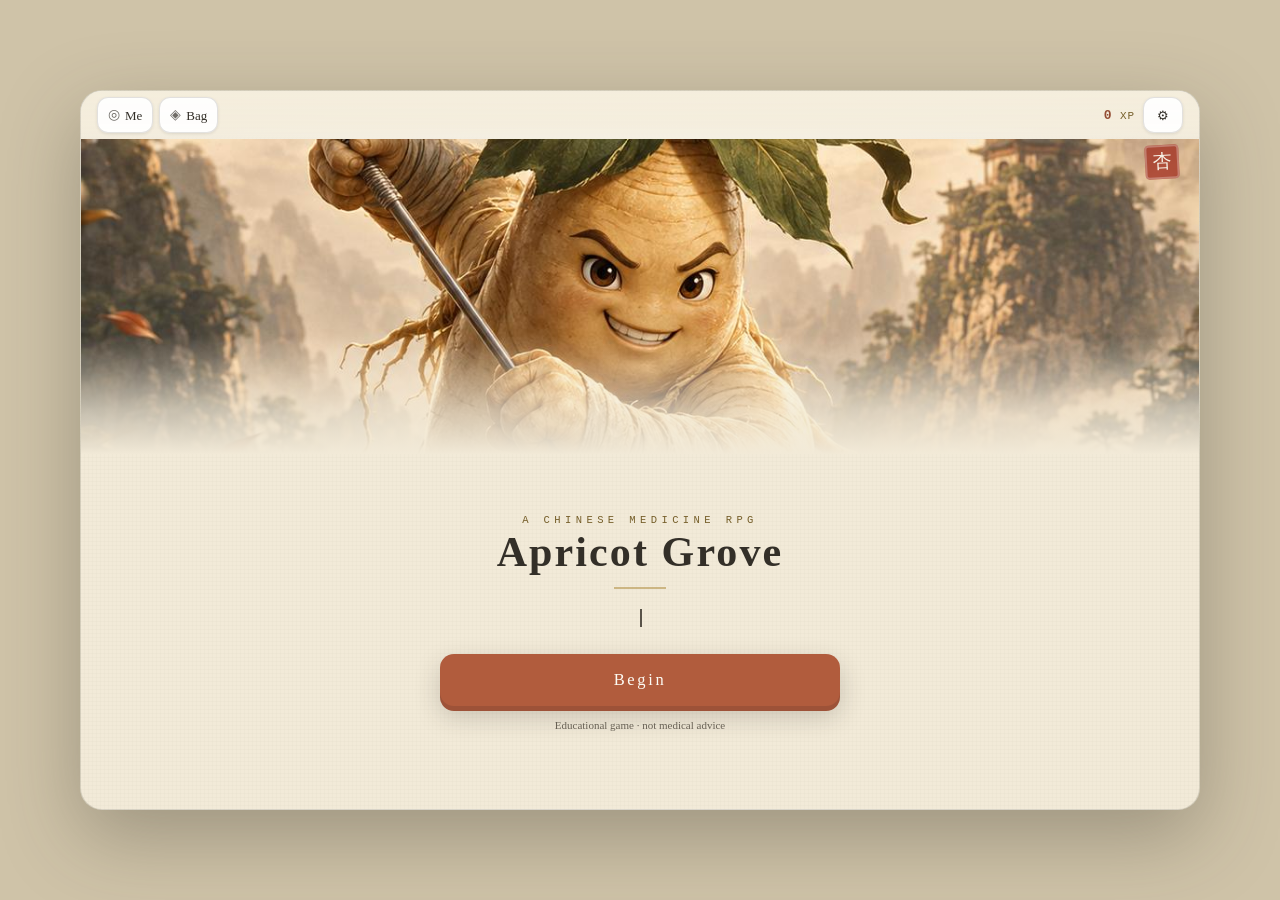
==== index.html @ df18f683 "Cloudflare Web Analytics on every page, injected only on the live host" ====
<!DOCTYPE html>
<html lang="en">
<head>
<meta charset="UTF-8">
<meta name="viewport" content="width=device-width,initial-scale=1.0,viewport-fit=cover">
<!-- HTML must always be revalidated: assets are cache-busted with ?v=, but a
     stale index.html would keep serving the old ?v= and hide every fix. -->
<meta http-equiv="Cache-Control" content="no-cache, must-revalidate">
<meta http-equiv="Pragma" content="no-cache">
<meta name="theme-color" content="#F2EAD8">
<!-- bookmark / home-screen icon 書籤圖示 -->
<link rel="icon" href="favicon.ico" sizes="any">
<link rel="icon" type="image/png" sizes="32x32" href="art/icon-32.png">
<link rel="apple-touch-icon" sizes="180x180" href="art/icon-apple-180.png">
<link rel="manifest" href="site.webmanifest">
<meta name="apple-mobile-web-app-title" content="杏林行">
<meta name="apple-mobile-web-app-capable" content="yes">
<meta name="apple-mobile-web-app-status-bar-style" content="default">
<meta name="apple-mobile-web-app-capable" content="yes">
<meta name="apple-mobile-web-app-title" content="Apricot Grove">
<title>Apricot Grove 杏林行</title>
<style>
:root{
  --paper:#F2EAD8;--paper2:#E7DBBE;--ink:#332F28;--ink-soft:#595349;--ink-faint:#676054;
  --sage:#7B8B6F;--sage-deep:#4E5D46;--terra:#B15C3D;--terra-deep:#9D5238;
  --gold:#B08D3E;--seal:#A63B2A;--white:#FDFBF4;
  /* text-safe tier: fills keep their colour, words get a darker one */
  --line:#9A9182;--gold-ink:#755E29;--terra-ink:#944D33;--sage-ink:#596450;
  --sh-s:0 2px 6px rgba(51,47,40,.10);--sh:0 5px 16px rgba(51,47,40,.14);--sh-l:0 12px 32px rgba(51,47,40,.18);
  --ease:cubic-bezier(.22,.9,.3,1);
}
*{margin:0;padding:0;box-sizing:border-box;-webkit-tap-highlight-color:transparent}
/* `hidden` must win. The UA stylesheet's [hidden]{display:none} loses to any
   author display rule, which is how a hidden plate rendered as an empty box. */
[hidden]{display:none !important}
html,body{height:100%;max-width:100%;overflow-x:hidden;
  /* iOS Safari remembers a per-site page zoom and can inflate text on its own;
     pin it so the layout cannot be blown apart from outside the page */
  -webkit-text-size-adjust:100%;text-size-adjust:100%}
/* nothing may widen the document past the viewport — an overflowing title
   once squeezed the whole app frame to a sliver on iOS Safari */
#app,.screen,.titlecard,.titlefoot,#s1 .tagline{max-width:100%;min-width:0}
body{font-family:"Songti TC","Noto Serif TC",Georgia,serif;background:#CFC3A8;color:var(--ink);
  display:flex;justify-content:center;overflow:hidden}
#app{position:relative;width:min(100%,440px);max-width:440px;flex:0 0 auto;min-width:0;height:100svh;overflow:hidden;display:flex;flex-direction:column;
  background:radial-gradient(ellipse 130% 50% at 50% -6%,rgba(255,255,255,.55),transparent 62%),
    repeating-linear-gradient(0deg,transparent 0 3px,rgba(120,105,80,.028) 3px 4px),
    repeating-linear-gradient(90deg,transparent 0 3px,rgba(120,105,80,.028) 3px 4px),var(--paper);
  box-shadow:0 0 44px rgba(51,47,40,.36)}
.seal{position:absolute;right:13px;top:calc(11px + env(safe-area-inset-top));z-index:40;width:29px;height:29px;
  background:var(--seal);color:var(--white);display:flex;align-items:center;justify-content:center;font-size:16px;
  border-radius:4px;transform:rotate(-3deg);opacity:.85;box-shadow:inset 0 0 0 2px rgba(255,255,255,.3);pointer-events:none}
.langBtn{position:absolute;left:13px;top:calc(11px + env(safe-area-inset-top));z-index:40;background:var(--white);
  border:1.5px solid rgba(51,47,40,.14);border-radius:99px;padding:4px 11px;font-size:11px;font-family:inherit;
  color:var(--ink-soft);cursor:pointer;letter-spacing:.06em}
.zh{display:block;font-size:.82em;color:var(--ink-soft);margin-top:3px;line-height:1.6}
body.nozh .zh{display:none !important}
/* short phones (Safari with the address bar showing): compact the panels so the
   whole town map — including Daily Case — is on screen without scrolling */
/* very short screens: the compass is a stat panel and already lives in the
   HUD "Me" tray, so the map — which is the actual navigation — gets the room */
@media (max-height:620px){
  #s4 .panel{display:none}
}
@media (max-height:640px){
  .topbar{padding:6px 10px;margin-bottom:8px}
  .topbar canvas{width:30px;height:34px}
  .topbar .nm b{font-size:13.5px}
  .panel{padding:9px 11px;margin-bottom:8px}
  .radar-wrap svg{width:112px;height:112px}
  .legend div{font-size:11.5px;gap:5px}
  .panel h3{font-size:10.5px}
  .mapbox{margin-bottom:8px}
  #s4 .note{display:none}
}
body.nozh .node text.sub{display:none}   /* map: Chinese sub-labels */
body.nozh .node .glyph{display:none}     /* map: Chinese node glyphs */

/* screens */
.screen{position:absolute;inset:0;display:flex;flex-direction:column;opacity:0;pointer-events:none;
  transform:translateY(10px);transition:opacity .42s var(--ease),transform .42s var(--ease);
  padding:calc(48px + env(safe-area-inset-top)) 20px calc(18px + env(safe-area-inset-bottom));overflow-y:auto;overscroll-behavior:contain;-webkit-overflow-scrolling:touch}
.screen.on{opacity:1;pointer-events:auto;transform:none}

/* ── title ── */
.eyebrow{font-family:"Courier New",monospace;font-size:10.5px;letter-spacing:.42em;color:var(--gold-ink);
  text-transform:uppercase;text-align:center}
h1.title{font-size:38px;letter-spacing:.2em;text-align:center;font-weight:700;line-height:1.08;margin:6px 0 2px}
.subtitle{text-align:center;font-size:12.5px;letter-spacing:.28em;color:var(--ink-soft);text-transform:uppercase;
  font-family:"Courier New",monospace}
.rule{width:52px;height:1.5px;background:var(--gold);opacity:.55;margin:18px auto}

.q{text-align:center;font-size:19px;line-height:1.7;margin-bottom:4px}
.q .zh{font-size:13.5px}
.hint{text-align:center;font-size:11.5px;color:var(--ink-faint);letter-spacing:.1em;margin-bottom:14px}

/* ── choice cards ── */
.cards{display:flex;flex-direction:column;gap:11px}
.pathcard{width:100%;text-align:left;font-family:inherit;cursor:pointer}
.pathcard .say b{font-size:17px}
.pathnote{font-size:12px;line-height:1.6;color:var(--ink-soft);margin-top:5px}
.pathnote .zh{font-size:11.5px;margin-top:2px}
.card{position:relative;background:var(--white);border:1.5px solid rgba(51,47,40,.12);border-radius:16px;
  padding:14px 15px;display:flex;gap:14px;align-items:center;cursor:pointer;box-shadow:var(--sh);
  transition:transform .22s var(--ease),box-shadow .22s var(--ease),border-color .22s;font-family:inherit;text-align:left;
  opacity:0;transform:translateY(14px);animation:rise .55s var(--ease) forwards}
.card:nth-child(1){animation-delay:.05s}.card:nth-child(2){animation-delay:.14s}.card:nth-child(3){animation-delay:.23s}
@keyframes rise{to{opacity:1;transform:none}}
.card:active{transform:scale(.985);box-shadow:var(--sh-s)}
.card canvas{image-rendering:pixelated;width:56px;height:63px;flex:none;filter:drop-shadow(0 4px 4px rgba(51,47,40,.2))}
.card .body{flex:1;min-width:0}
.card .say{font-size:14.5px;line-height:1.6;color:var(--ink)}
.card .say .zh{font-size:12.5px}
.card .who{font-family:"Courier New",monospace;font-size:10.5px;letter-spacing:.2em;color:var(--terra-ink);
  text-transform:uppercase;margin-top:7px}

/* ── character detail ── */
.hero{display:flex;flex-direction:column;align-items:center;gap:3px;margin-bottom:2px}
.hero canvas{image-rendering:pixelated;width:112px;height:126px;filter:drop-shadow(0 8px 8px rgba(51,47,40,.24));
  animation:float 2.6s ease-in-out infinite}
@keyframes float{50%{transform:translateY(-5px)}}
.hero h2{font-size:29px;letter-spacing:.13em;margin-top:4px}
.hero .role{font-family:"Courier New",monospace;font-size:11px;letter-spacing:.26em;color:var(--gold-ink);text-transform:uppercase}
.bio{background:var(--white);border:1.5px solid rgba(51,47,40,.1);border-radius:15px;padding:14px 16px;
  font-size:14px;line-height:1.75;box-shadow:var(--sh);margin:14px 0 12px}
.bio .zh{font-size:12.5px}
.traits{display:flex;gap:8px;margin-bottom:14px}
.trait{flex:1;background:rgba(255,255,255,.65);border:1px solid rgba(51,47,40,.1);border-radius:11px;padding:9px 10px;text-align:center}
.trait b{display:block;font-size:11px;letter-spacing:.14em;color:var(--ink-soft);font-family:"Courier New",monospace}
.trait span{font-size:13px;color:var(--ink);display:block;margin-top:3px}
.trait.up span{color:var(--sage-deep)}.trait.down span{color:var(--terra-ink)}

/* ── buttons ── */
.btn{width:100%;min-height:52px;border:none;border-radius:14px;cursor:pointer;font-family:inherit;font-size:16.5px;
  letter-spacing:.16em;background:var(--terra);color:var(--white);box-shadow:0 5px 0 var(--terra-deep),var(--sh);
  transition:transform .12s,box-shadow .12s}
.btn:active{transform:translateY(3px);box-shadow:0 2px 0 var(--terra-deep)}
.btn.ghost{background:var(--white);color:var(--ink);box-shadow:0 5px 0 rgba(51,47,40,.13),var(--sh)}
.btn.ghost:active{box-shadow:0 2px 0 rgba(51,47,40,.13)}
.btn.small{min-height:44px;font-size:14px}
.btnrow{display:flex;gap:10px;margin-top:auto;padding-top:14px}

/* ── hub top bar ── */
.topbar{display:flex;align-items:center;gap:10px;background:var(--white);border:1.5px solid rgba(51,47,40,.1);
  border-radius:15px;padding:9px 12px;box-shadow:var(--sh);margin-bottom:12px}
.topbar canvas{image-rendering:pixelated;width:38px;height:43px;flex:none}
.topbar .nm{flex:1;min-width:0}
.topbar .nm b{font-size:15px;display:block}
.topbar .nm small{font-size:11px;color:var(--ink-soft);font-family:"Courier New",monospace;letter-spacing:.1em}
.stat{text-align:right;font-family:"Courier New",monospace}
.stat b{display:block;font-size:16px;color:var(--terra-ink)}
.stat small{font-size:10.5px;letter-spacing:.16em;color:var(--ink-faint)}

/* ── radar ── */
.panel{background:var(--white);border:1.5px solid rgba(51,47,40,.1);border-radius:16px;padding:13px;
  box-shadow:var(--sh);margin-bottom:12px}
.panel h3{font-family:"Courier New",monospace;font-size:10.5px;letter-spacing:.3em;color:var(--gold-ink);
  text-transform:uppercase;margin-bottom:2px}
.radar-wrap{display:flex;align-items:center;gap:10px}
.radar-wrap svg{width:150px;height:150px;flex:none}
.legend{flex:1;display:flex;flex-direction:column;gap:6px;min-width:0}
.legend div{display:flex;align-items:center;gap:7px;font-size:12.5px;color:var(--ink-soft)}
.legend i{width:8px;height:8px;border-radius:2px;flex:none}
.legend b{color:var(--ink);font-family:"Courier New",monospace;margin-left:auto}
.rpoly{fill:rgba(123,139,111,.3);stroke:var(--sage-deep);stroke-width:2;stroke-linejoin:round;
  transition:all .9s var(--ease)}
.rgrid{fill:none;stroke:#D4C9AE;stroke-width:1}
.rax{stroke:#D4C9AE;stroke-width:1}
.rlab{font-size:10.5px;fill:var(--ink-soft);font-family:"Courier New",monospace;letter-spacing:.06em}


/* ── title screen ──────────────────────────────────────────────────
   Two stacked blocks, no absolute positioning: the scene on top, a paper
   story card below. The old version was a desktop poster with text floating
   over the art — on a portrait phone that crops the scene to a sliver and
   leaves white text sitting on pale paper. Composition changes with the
   shape of the screen; it is not the same picture at a different size. */
#s1{overflow:hidden;padding:0;justify-content:flex-start;gap:0;
  top:var(--hud-h,48px)}

/* the scene — a real <img>, so object-position can keep the character framed */
.titlescene{flex:0 0 47%;position:relative;min-height:0;overflow:hidden;
  background:#C9BFA6}
.titlescene img{width:100%;height:100%;object-fit:cover;object-position:50% 32%;
  display:block;transform:scale(1.05);animation:heroIn 2.2s var(--ease) forwards}
@keyframes heroIn{to{transform:scale(1)}}
/* the art fades into the paper instead of ending on a hard seam */
.titlescene::after{content:"";position:absolute;left:0;right:0;bottom:-1px;height:38%;
  background:linear-gradient(180deg,rgba(242,234,216,0),rgba(242,234,216,.72) 62%,var(--paper) 100%)}

/* the story card — ink on paper, so every word is legible */
.titlecard{flex:1 1 auto;min-height:0;display:flex;flex-direction:column;
  align-items:center;justify-content:center;text-align:center;
  padding:2px 24px calc(16px + env(safe-area-inset-bottom));gap:0}
#s1 .eyebrow{color:var(--gold-ink)}
#s1 .title{font-size:clamp(28px,8.6vw,42px);letter-spacing:.05em;margin:4px 0 0;
  line-height:1.08;max-width:100%;overflow-wrap:break-word}
#s1 .subtitle{font-size:clamp(15px,4.4vw,19px);letter-spacing:.36em;margin-top:4px}
#s1 .rule{margin:12px auto;width:0;animation:ruleGrow .9s var(--ease) .55s forwards}
@keyframes ruleGrow{to{width:52px}}

/* dark ink on paper — the old white-on-paper failed contrast outright */
#s1 .tagline{margin:2px 0 18px;max-width:34ch;text-align:center;
  font-size:clamp(15px,4.3vw,18px);line-height:1.85;color:var(--ink-soft)}
#s1 .tagline .zh{color:var(--ink-faint);font-size:clamp(13px,3.7vw,15px);margin-top:9px}
#s1 .tagline .cursor{display:inline-block;width:2px;height:1em;vertical-align:-2px;
  background:var(--ink-soft);margin-left:2px;animation:caret .8s steps(1) infinite}
@keyframes caret{50%{opacity:0}}

.titlefoot{flex:none;width:100%;max-width:400px}
#s1 .btn{box-shadow:0 5px 0 var(--terra-deep),0 10px 26px rgba(51,47,40,.22)}
#s1 .note{color:var(--ink-faint);margin-top:10px;font-size:11px}

/* each piece rises into place — alive, not busy */
#s1 .eyebrow,#s1 .title,#s1 .subtitle,#s1 .tagline,#s1 .btn,#s1 .note{
  opacity:0;animation:riseIn .8s var(--ease) forwards}
#s1 .eyebrow {animation-delay:.10s}
#s1 .title   {animation-delay:.26s}
#s1 .subtitle{animation-delay:.42s}
#s1 .tagline {animation-delay:.78s}
#s1 .btn     {animation-delay:1.00s}
#s1 .note    {animation-delay:1.15s}
@keyframes riseIn{from{opacity:0;transform:translateY(14px)}to{opacity:1;transform:none}}

@media (prefers-reduced-motion:reduce){
  #s1 .eyebrow,#s1 .title,#s1 .subtitle,#s1 .tagline,#s1 .btn,#s1 .note,
  .titlescene img{animation:none;opacity:1;transform:none}
  #s1 .rule{animation:none;width:52px}
}
/* a short phone gives the scene less room rather than squashing the words */
@media (max-height:680px){
  .titlescene{flex-basis:40%}
  #s1 .tagline{margin-bottom:12px;line-height:1.7}
  #s1 .rule{margin:8px auto}
}
@media (max-height:580px){
  .titlescene{flex-basis:32%}
  #s1 .subtitle{display:none}
}

.modepanel .modes{display:flex;gap:9px}
.modes button{flex:1;background:var(--paper2,#F3EBD7);border:1.5px solid rgba(51,47,40,.12);
  border-radius:13px;padding:11px 10px;font-family:inherit;cursor:pointer;text-align:left;
  color:var(--ink-soft);transition:.18s}
.modes button b{display:block;font-size:14.5px;color:var(--ink)}
.modes button .zh{display:block;font-size:11.5px;margin-top:1px}
.modes button small{display:block;font-size:10.5px;line-height:1.5;margin-top:4px;color:var(--ink-faint)}
.modes button.on{border-color:var(--sage-deep);background:rgba(123,139,111,.14)}
.modes button.on b{color:var(--sage-deep)}

/* ── map ── */
.mapbox{position:relative;flex:none;background:#E6DABC url("art/town-map.jpg") center/cover no-repeat;border:1.5px solid rgba(51,47,40,.12);
  border-radius:16px;overflow:hidden;box-shadow:var(--sh);margin-bottom:12px}
.mapbox svg.scene{display:block;width:100%;height:auto}
/* the painted scene carries the place; the code only draws the markers */
.node circle.pin{filter:drop-shadow(0 1px 3px rgba(58,55,48,.35))}
.node text{paint-order:stroke;stroke:rgba(244,237,220,.9);stroke-width:3px;stroke-linejoin:round}
.node text.sub{stroke-width:2.5px}
.node{cursor:pointer}
.node .hit{fill:transparent;pointer-events:all}   /* invisible, but tappable */
.node:active .hit{fill:rgba(58,55,48,.05)}
.node circle.pin{fill:var(--white);stroke:var(--sage-deep);stroke-width:2.5;transition:.2s}
.node.main circle.pin{stroke:var(--terra)}
.node.daily circle.pin{stroke:var(--gold)}
.node.daily .ping{stroke:var(--gold)}
.node.lock circle.pin{stroke:#BDB39B;fill:#F0E9D6}
.node:active circle.pin{r:15}
.node text{font-size:10.5px;fill:var(--ink);font-family:"Courier New",monospace;letter-spacing:.1em;text-anchor:middle}
        .node text.sub{font-size:8.5px;font-family:"Songti TC",serif;letter-spacing:.06em;fill:var(--ink-soft);opacity:.85}
.node .glyph{font-size:14px;text-anchor:middle;font-family:"Songti TC",serif}
.node.lock text,.node.lock .glyph,.node.lock text.sub{fill:var(--ink-faint)}
.ping{fill:none;stroke:var(--terra);stroke-width:2;opacity:0;animation:ping 2.2s ease-out infinite}
@keyframes ping{0%{r:13;opacity:.85}70%{r:26;opacity:0}100%{opacity:0}}

/* ── sheet ── */
.scrim{position:absolute;inset:0;background:rgba(51,47,40,.42);opacity:0;pointer-events:none;
  transition:opacity .32s var(--ease);z-index:50}
.scrim.on{opacity:1;pointer-events:auto}
.sheet{position:absolute;left:0;right:0;bottom:0;z-index:60;background:var(--paper);border-radius:22px 22px 0 0;
  box-shadow:var(--sh-l);padding:8px 20px calc(20px + env(safe-area-inset-bottom));transform:translateY(102%);
  transition:transform .4s var(--ease);max-height:88dvh;overflow-y:auto}
.sheet.on{transform:none}
.grab{width:38px;height:4px;border-radius:2px;background:rgba(51,47,40,.18);margin:6px auto 12px}
.mentor{display:flex;gap:13px;align-items:center;margin-bottom:12px}
.mentor canvas{image-rendering:pixelated;width:62px;height:70px;flex:none;filter:drop-shadow(0 3px 4px rgba(51,47,40,.28))}
.mentor .mi{flex:1}
.mentor .school{font-size:22px;letter-spacing:.1em}
.mentor .mname{font-family:"Courier New",monospace;font-size:10.5px;letter-spacing:.2em;color:var(--terra-ink);
  text-transform:uppercase;margin-top:3px}
.quote{font-size:14px;line-height:1.75;background:var(--white);border-left:3px solid var(--sage);border-radius:10px;
  padding:11px 13px;box-shadow:var(--sh-s);margin-bottom:13px}
.quote .zh{font-size:12.5px}
.glist{display:flex;flex-direction:column;gap:9px;margin-bottom:6px}
.gitem{display:flex;align-items:center;gap:11px;background:var(--white);border:1.5px solid rgba(51,47,40,.1);
  border-radius:13px;padding:12px 13px;box-shadow:var(--sh-s);font-family:inherit;text-align:left;cursor:pointer;
  transition:transform .15s}
.gitem:active{transform:scale(.985)}
.gitem .ic{width:34px;height:34px;border-radius:9px;background:var(--paper2);display:flex;align-items:center;
  justify-content:center;font-size:17px;flex:none}
.gitem .gt{flex:1;min-width:0}
.gitem .gt b{font-size:14.5px;display:block}
.gitem .gt small{font-size:11.5px;color:var(--ink-soft);display:block;margin-top:2px;line-height:1.5}
.gitem .go{font-size:12px;color:var(--terra-ink);font-family:"Courier New",monospace;letter-spacing:.1em}
.gitem.locked{opacity:.5;pointer-events:none}
.gitem.locked .go{color:var(--ink-faint)}
.note{font-size:11px;color:var(--ink-faint);text-align:center;line-height:1.7;margin-top:10px}
.toast{position:absolute;left:50%;bottom:calc(26px + env(safe-area-inset-bottom));transform:translate(-50%,12px);
  background:var(--ink);color:var(--white);font-size:13px;padding:10px 18px;border-radius:99px;opacity:0;
  transition:.3s var(--ease);z-index:80;pointer-events:none}
.toast.on{opacity:.95;transform:translate(-50%,0)}
</style>
<link rel="stylesheet" href="desktop.css?v=78">
<script src="state.js?v=78"></script>
<script src="data/herbs.js?v=78"></script>
<script src="data/chapter-index.js?v=78"></script>
<script src="hud.js?v=78"></script>
</head>
<body data-page="hub">
<div id="app">
  <div class="seal">杏</div>
  <button class="langBtn" id="langBtn">中文 ON</button>

  <!-- ═══ 1 · TITLE ═══ -->
  <section class="screen on" id="s1">
    <div class="titlescene">
      <img src="art/cinematic-renshen.jpg" alt="" aria-hidden="true">
    </div>
    <div class="titlecard">
      <div class="eyebrow">A Chinese Medicine RPG</div>
      <h1 class="title">Apricot Grove</h1>
      <div class="subtitle zh">杏林行</div>
      <div class="rule"></div>
      <p class="tagline">
        A river town. An old physician who no longer takes patients.<br>And you, arriving with nothing.
        <span class="zh">一座水鄉小鎮，一位不再看診的老大夫，<br>和什麼都沒有的你。</span>
      </p>
      <div class="titlefoot">
        <button class="btn" id="beginBtn">Begin <span class="zh">啟程</span></button>
        <p class="note">Educational game · not medical advice</p>
      </div>
    </div>
  </section>

  <!-- ═══ 1b · LEARNING PATH (asked once) ═══ -->
  <section class="screen" id="s-path">
    <p class="q">How do you want to learn?<span class="zh">你想怎麼學？</span></p>
    <p class="hint">— YOU CAN CHANGE THIS ANY TIME IN SETTINGS —</p>
    <div class="cards">
      <button class="card pathcard" data-m="beginner">
        <div class="body">
          <div class="say"><b>Explore</b><span class="zh"> 入門</span></div>
          <div class="who">FOR CURIOUS BEGINNERS</div>
          <p class="pathnote">More hints · simpler wording · fewer close distractors · help arrives sooner
            <span class="zh">提示多、用詞淺、干擾項少、更早給補救</span></p>
        </div>
      </button>
      <button class="card pathcard" data-m="student">
        <div class="body">
          <div class="say"><b>Student</b><span class="zh"> 學徒</span></div>
          <div class="who">FOR TCM / ACUPUNCTURE LEARNERS</div>
          <p class="pathnote">Full option set · clinical reasoning · exam-level distractors
            <span class="zh">完整選項、臨床推理、考試級鑑別</span></p>
        </div>
      </button>
    </div>
    <p class="note">Same cases, same medicine — only how much scaffolding you get.<span class="zh"> 病案與醫理相同，差別只在提示多寡。</span></p>
  </section>

  <!-- ═══ 2 · CHOOSE ═══ -->
  <section class="screen" id="s2">
    <p class="q">Master Shen looks up.<br>"So. Why do you want to learn medicine?"
      <span class="zh">參老抬起頭。「說吧，你為什麼想學醫？」</span></p>
    <p class="hint">— YOUR ANSWER DECIDES WHO YOU ARE —</p>
    <div class="cards" id="cards"></div>
  </section>

  <!-- ═══ 3 · CONFIRM ═══ -->
  <section class="screen" id="s3">
    <div class="hero">
      <canvas id="heroCv" width="16" height="18"></canvas>
      <h2 id="heroName"></h2>
      <div class="role" id="heroRole"></div>
    </div>
    <div class="bio" id="heroBio"></div>
    <div class="traits" id="heroTraits"></div>
    <div class="btnrow">
      <button class="btn ghost" id="backBtn">Back</button>
      <button class="btn" id="confirmBtn">This is me ▸</button>
    </div>
  </section>

  <!-- ═══ 4 · HUB ═══ -->
  <section class="screen" id="s4">
    <div class="topbar">
      <canvas id="hubCv" width="16" height="18"></canvas>
      <div class="nm"><b id="hubName"></b><small id="hubRole"></small></div>
      <div class="stat"><b id="hubXp">0</b><small>XP</small></div>
      <div class="stat"><b id="hubDay">1</b><small>DAY</small></div>
    </div>

    <div class="panel">
      <h3>Physician's Compass<span class="zh"> 醫者五軸</span></h3>
      <div class="radar-wrap">
        <svg viewBox="-9 -4 178 168" id="radar">
          <polygon class="rgrid" id="g1"/><polygon class="rgrid" id="g2"/>
          <g id="raxes"></g>
          <polygon class="rpoly" id="rpoly"/>
          <text class="rlab" x="80" y="11" text-anchor="middle">NEEDLE</text>
          <text class="rlab" x="146" y="58" text-anchor="middle">THEORY</text>
          <text class="rlab" x="130" y="146" text-anchor="middle">DIAGNOSIS</text>
          <text class="rlab" x="34" y="146" text-anchor="middle">HERBS</text>
          <text class="rlab" x="16" y="58" text-anchor="middle">DAOYIN</text>
        </svg>
        <div class="legend" id="legend"></div>
      </div>
    </div>

    <div class="mapbox">
      <svg class="scene" viewBox="0 0 400 250">
        <!-- scenery now comes from art/town-map.jpg on .mapbox;
             this SVG carries only the interactive markers -->
        <rect width="400" height="250" fill="none"/>
        <g class="node daily" id="n-daily">
          <circle class="ping" cx="200" cy="196" r="12"/>
          <circle class="pin" cx="200" cy="196" r="12"/>
          <text class="glyph" x="200" y="201" fill="#B08D3E">榜</text>
          <text x="200" y="221">DAILY CASE</text><text class="sub" x="200" y="232">今日診榜</text></g>
        <g class="node main" id="n-main">
          <circle class="ping" cx="200" cy="124" r="13"/>
          <circle class="pin" cx="200" cy="124" r="13"/>
          <text class="glyph" x="200" y="129" fill="#C26D4E">堂</text>
          <text x="200" y="149">STORY</text><text class="sub" x="200" y="160">回春堂</text></g>
        <g class="node" id="n-needle"><circle class="pin" cx="58" cy="86" r="12"/>
          <text class="glyph" x="58" y="91" fill="#4E5D46">針</text>
          <text x="58" y="111">NEEDLE</text><text class="sub" x="58" y="122">針道</text></g>
        <g class="node" id="n-theory"><circle class="pin" cx="342" cy="86" r="12"/>
          <text class="glyph" x="342" y="91">理</text>
          <text x="342" y="111">THEORY</text><text class="sub" x="342" y="122">醫理根基</text></g>
        <g class="node lock" id="n-dx"><circle class="pin" cx="58" cy="178" r="12"/>
          <text class="glyph" x="58" y="183">診</text>
          <text x="58" y="203">DIAGNOSIS</text><text class="sub" x="58" y="214">望聞問切</text></g>
        <g class="node lock" id="n-herb"><circle class="pin" cx="342" cy="178" r="12"/>
          <text class="glyph" x="342" y="183">草</text>
          <text x="342" y="203">HERBS</text><text class="sub" x="342" y="214">本草方藥</text></g>
        <g class="node" id="n-daoyin"><circle class="pin" cx="200" cy="44" r="12"/>
          <text class="glyph" x="200" y="49">導</text>
          <text x="200" y="69">CULTIVATION</text><text class="sub" x="200" y="80">導引養生</text></g>
      </svg>
    </div>
    <p class="note" style="margin-bottom:12px">The Daily Roster is open to everyone. The schools open as the story reaches them.
      <span class="zh">今日診榜人人可去；各流派則隨故事推進而開啟。</span></p>
    <button class="btn" id="storyBtn"><span id="storyLabel">Prologue ▸</span><span style="display:block;font-size:11.5px;letter-spacing:.1em;opacity:.85;margin-top:2px" id="storySub">The First Lesson<span class="zh"> · 第一課</span></span></button>
    <button class="btn ghost" id="chapBtn" style="margin-top:9px;min-height:44px;font-size:14px">Chapter index<span class="zh"> · 章回目錄</span></button>
    <button class="btn ghost" id="rvBtn" style="margin-top:9px;min-height:44px;font-size:14px" hidden>Review<span class="zh"> · 溫故</span></button>
    <button class="btn ghost" id="recBtn" style="margin-top:9px;min-height:44px;font-size:14px">Your record<span class="zh"> · 修習錄</span></button>
  </section>

  <div class="scrim" id="scrim"></div>
  <div class="sheet" id="sheet">
    <div class="grab"></div>
    <div class="mentor"><canvas id="mCv" width="16" height="18"></canvas>
      <div class="mi"><div class="school" id="mSchool"></div><div class="mname" id="mName"></div></div></div>
    <div class="quote" id="mQuote"></div>
    <div class="glist" id="mGames"></div>
    <p class="note" id="mNote"></p>
  </div>
  <div class="toast" id="toast"></div>
</div>

<script>
/* ═════ pixel sprites ═════ */
const P={K:"#2B241C",H:"#3A2E24",F:"#F0CDA8",R:"#B23A2E",D:"#7A5C3A",C:"#EFD9AE",G:"#6E8B57",B:"#5B6E86",
         W:"#FDFBF4",Y:"#C8A44B",S:"#8E9E82",T:"#C26D4E",P2:"#E8A08C",M:"#9C4A2F",N:"#4A5560",X:"#A63B2A",
         O:"#C77B3E",E:"#E0E0DC",Z:"#3C3A36"};
const SP={
 yan:[ // 俠盜 燕三 — red headband, dark tunic
 "................","....RRRRRR......","...RRRRRRRR.....","...HHHHHHHH.....","..HFFFFFFFFH....",
 "..HFKFFFFKFH....","..HFFFFFFFFH....","..HFFFP2P2FFH...","...FFFFFFFF.....","....FFFFFF......",
 "...NNNNNNNN.....","..NNNNNNNNNN....",".FNNNNNNNNNNF...",".FNNNNNNNNNNF...","...NNNNNNNN.....",
 "....NN..NN......","....KK..KK......","................"],
 he:[ // 學童 阿禾 — topknot, blue robe, book
 ".......K........","......KKK.......",".....HHHHHH.....","....HHHHHHHH....","...HFFFFFFFFH...",
 "...HFKFFFFKFH...","...HFFFFFFFFH...","...HFFFP2FFFH...","....FFFFFFFF....","......FFFF......",
 "....BBBBBBBB....","...BBBBBBBBBB...","..FBBWWWWBBBF...","..FBBWWWWBBBF...","...BBBBBBBBBB...",
 "....BB....BB....","....FF....FF....","................"],
 zhu:[ // 山中弟子 竹娘 — straw hat, green, basket
 "................","...YYYYYYYYYY...","..YYYYYYYYYYYY..","....HHHHHHHH....","...HFFFFFFFFH...",
 "...HFKFFFFKFH...","...HFFFFFFFFH...","...HFFFP2FFFH...","....FFFFFFFF....","......FFFF......",
 "....GGGGGGGG....","...GGGGGGGGGG...","..FGGGGGGGGGGF..","..FGGGDDDDGGGF..","...GGGDDDDGGG...",
 "....GG....GG....","....FF....FF....","................"],
 hu:[ // 阿虎 — tiger-stripe headband, martial vest, sash
 "................","....OKOKOKO.....","...OOOOOOOO.....","...HHHHHHHH.....","..HFFFFFFFFH....",
 "..HFKFFFFKFH....","..HFFFFFFFFH....","..HFFFP2P2FFH...","...FFFFFFFF.....","....FFFFFF......",
 "...OOOFFOOO.....","..OOOOFFOOOO....",".FOOOOFFOOOOF...",".FRRRRRRRRRRF...","...OOOOOOOO.....",
 "....OO..OO......","....KK..KK......","................"],
 xiong:[ // 熊師 — bear/panda daoyin master, wide stance
 "..Z..........Z..",".ZZZ........ZZZ.","..EEEEEEEEEE....",".EEEEEEEEEEEE...",".EEZEEEEEEZEE...",
 ".EEEEEEEEEEEE...",".EEEEZZZZEEEE...","..EEEEEEEEEE....","....EEEEEE......","...ZZZZZZZZ.....",
 "..ZZZZZZZZZZ....",".EZZZZZZZZZZE...",".EZZZZZZZZZZE...","..ZZZZZZZZZZ....","...ZZZZZZZZ.....",
 "...ZZZ..ZZZ.....","..EEE....EEE....","................"],
 shen:[ // 參老 ginseng master
 "......R.R.......",".....RRRRR......","......G.........","...GG.GG.GG.....","..GGGGGGGGGGG...",
 "...GG.GG.GG.....","...DCCCCCCD.....","..DCCCCCCCCD....","..DCWKCCWKCD....","..DCCCCCCCCD....",
 "..DCP2CMMCP2CD..","...DCCMMCCD.....","....DCCCCD......","...DCC..CCD.....","...DC....CD.....",
 "....D....D......","................","................"],
 zhen:[ // 針隱 one-armed needle master
 "................","....SSSSSSSS....","...SSSSSSSSSS...","...HHHHHHHH.....","..HFFFFFFFFH....",
 "..HFKFFFFKFH....","..HFFFFFFFFH....","..HFWWWWWWFH....","...FFFFFFFF.....","....FFFFFF......",
 "...SSSSSSSS.....","..SSSSSSSSSS....","..WSSSSSSSSS....","...SSSSSSSSS....","...SSSSSSSS.....",
 "....SS..SS......","....KK..KK......","................"],
 shu:[ // 書癡 scholar with scrolls
 ".......KK.......","......KKKK......",".....HHHHHH.....","....HHHHHHHH....","...HFFFFFFFFH...",
 "...HFWKFFKWFH...","...HFFFFFFFFH...","...HFFFMMFFFH...","....FFFFFFFF....","......FFFF......",
 "....BBBBBBBB....","...BBBBBBBBBB...","..YYBBBBBBBBYY..","..YYBBBBBBBBYY..","...BBBBBBBBBB...",
 "....BB....BB....","....FF....FF....","................"],
 jing:[ // 靜姑 blind pulse grandmother
 "................","....WWWWWWWW....","...WWWWWWWWWW...","...HHHHHHHH.....","..HFFFFFFFFH....",
 "..HF----FF-FH...","..HFFFFFFFFH....","..HFFFP2FFFFH...","...FFFFFFFF.....","....FFFFFF......",
 "...MMMMMMMM.....","..MMMMMMMMMM....",".FMMMMMMMMMMF...",".FMMMMMMMMMMF...","...MMMMMMMM.....",
 "....MM..MM......","....KK..KK......","................"],
 yao:[ // 藥翁 tipsy herb gatherer
 "................","....DDDDDDDD....","...DDDDDDDDDD...","...HHHHHHHH.....","..HFFFFFFFFH....",
 "..HFKFFFFKFH....","..HFFFFFFFFH....","..HFFP2MMP2FH...","...FFFFFFFF.....","....FFFFFF......",
 "...DDDDDDDD.....","..DDDGGGGDDD....",".FDDDGGGGDDDF...",".FDDDGGGGDDDF...","...DDDDDDDD.....",
 "....DD..DD......","....KK..KK......","................"]
};
function draw(cv,key,bob){
  const g=SP[key],x=cv.getContext("2d");x.clearRect(0,0,16,18);
  g.forEach((row,y)=>{
    let i=0,cx=0;
    while(i<row.length){
      let ch=row[i], len=1;
      if(row[i]==='P'&&row[i+1]==='2'){ch='P2';len=2}
      if(P[ch]){x.fillStyle=P[ch];x.fillRect(cx,Math.min(y+(bob?1:0),17),1,1)}
      cx++;i+=len;
    }
  });
}
let bob=false;const canvases=[];
function reg(cv,key){canvases.push([cv,key]);draw(cv,key,false)}
setInterval(()=>{bob=!bob;canvases.forEach(([c,k])=>draw(c,k,bob))},580);

/* ═════ data ═════ */
const CHARS={
 yan:{name:"Yàn Sān",nameZh:"燕三",role:"The Reformed Thief",roleZh:"俠盜",
   say:'"I have watched people die in the street because no one knew what to do."',
   sayZh:"「我看過太多人死在路邊，因為沒人知道該怎麼辦。」",
   bio:"You grew up on rooftops and back alleys, quick hands and quicker eyes. You never feared a knife — but you froze the night a stranger collapsed in front of you and you had nothing to give.",
   bioZh:"你在屋頂和小巷長大，手快、眼更快。你不怕刀子——但那晚有人倒在你面前，而你什麼也給不了，你僵住了。",
   stats:{needle:2,theory:0,dx:1,herb:0,daoyin:0},up:"Needle<span class=\"zh\"> 針道</span>",down:"Theory<span class=\"zh\"> 醫理</span>"},
 he:{name:"Ā Hé",nameZh:"阿禾",role:"The Apothecary's Child",roleZh:"醫館學童",
   say:'"I have memorised every rhyme in the book. I have never met a single patient."',
   sayZh:"「書上的口訣我背得滾瓜爛熟。我一個病人都沒見過。」",
   bio:"Raised between drawers of dried herbs, you can recite the classics in your sleep. Yet when a real person coughs in front of you, every word leaves your head at once.",
   bioZh:"你在藥櫃之間長大，經典倒背如流。可是當一個活生生的人在你面前咳嗽，所有句子瞬間全忘了。",
   stats:{needle:0,theory:2,dx:1,herb:1,daoyin:0},up:"Theory 醫理",down:"Diagnosis 四診"},
 hu:{name:"Ā Hǔ",nameZh:"阿虎",role:"The Temple Fighter",roleZh:"拳館弟子",
   say:'"I can feel my qi move when I practise. Nobody ever told me it had a name."',
   sayZh:"「我練功的時候感覺得到氣在走。從來沒人告訴我那東西有名字。」",
   bio:"You have practised the Five Animal Frolics since you were six — tiger, deer, bear, ape, crane. Your body knows things your mouth cannot explain. Master Shen says that is either a great advantage or a great problem.",
   bioZh:"你六歲起練五禽戲——虎、鹿、熊、猿、鳥。你的身體知道很多事，嘴巴卻說不出來。參老說，這要嘛是天大的優勢，要嘛是天大的麻煩。",
   stats:{needle:1,theory:0,dx:0,herb:0,daoyin:2},up:"Cultivation 導引",down:"Naming what you feel 說不出所以然"},
 zhu:{name:"Zhú Niáng",nameZh:"竹娘",role:"The Mountain Disciple",roleZh:"山中弟子",
   say:'"The mountain taught me which plants heal. It never taught me people."',
   sayZh:"「山裡教會我哪些草能救人。它沒教我人心。」",
   bio:"You came down from the ridge with a basket on your back, knowing every root by its season. Down here the illnesses are tangled with worry, money and family — nothing like the mountain.",
   bioZh:"你揹著藥簍從山上下來，認得每一味藥的節氣。山下的病卻纏著憂慮、生計和家人——和山裡完全不同。",
   stats:{needle:0,theory:1,dx:0,herb:2,daoyin:1},up:"Herbs 本草",down:"City patterns 城中複雜病證"}
};
const SCHOOLS={
 needle:{key:"needle",glyph:"針",school:"Needle Way 經絡針道",mentor:"Zhēn Yǐn · 針隱",sprite:"zhen",
  quote:'"One arm is enough. You only need one hand to hold a needle — and a lifetime to know where to put it."',
  quoteZh:"「一隻手就夠了。拿針只要一隻手——知道扎在哪，卻要一輩子。」",
  games:[{ic:"🎯",t:"Point Tap 點穴",d:"Find each point on the body. Accuracy beats speed.",go:"PLAY",open:1,file:"acuting-play.html"},
         {ic:"🪡",t:"The Point Hall 點穴堂",d:"Not just where a point is — why you would reach for it, and when you would not.",go:"PLAY",open:1,file:"pointroom.html"},
         {ic:"⚡",t:"Special Points 特定穴",d:"Five Shu, Source, Connecting, Cleft and the Eight Meeting points.",go:"PLAY",open:1,file:"practice.html?d=tedingxue"},
         {ic:"〰️",t:"Channel Flow 經絡流注",d:"The twelve channels in order, and the four directions they run.",go:"PLAY",open:1,file:"practice.html?d=jingluo"}]},
 theory:{key:"theory",glyph:"理",school:"Foundations 醫理根基",mentor:"Shū Chī · 書癡",sprite:"shu",
  quote:'"Everyone wants to needle. Nobody wants to know why it works. Sit down."',
  quoteZh:"「人人都想扎針，沒人想知道為什麼有效。坐下。」",
  games:[{ic:"☯️",t:"Yin or Yang 陰陽滑卡",d:"Swipe left for Yin, right for Yang. 24 cards.",go:"PLAY",open:1,file:"yinyang.html"},
         {ic:"🌿",t:"Five Elements 五行陣",d:"The generating and controlling cycles, and what happens when they tip.",go:"PLAY",open:1,file:"practice.html?d=wuxing"},
         {ic:"🫀",t:"Zang-Fu Match 臟腑配對",d:"What each organ governs, opens into, and pairs with.",go:"PLAY",open:1,file:"practice.html?d=zangfu"},
         {ic:"🗂️",t:"Five Element Array 五行陣",d:"Sort organ, tissue, fluid, colour, taste and emotion into their family.",go:"PLAY",open:1,file:"sort.html?s=five_elements"},
         {ic:"🧩",t:"Zang-Fu Sorting 臟腑歸類",d:"Which organ governs this? Fifteen cards, five families.",go:"PLAY",open:1,file:"sort.html?s=zangfu_match"}]},
 dx:{key:"dx",glyph:"診",school:"Four Examinations 望聞問切",mentor:"Jìng Gū · 靜姑",sprite:"jing",
  quote:'"I lost my eyes at thirty. My fingers have been listening ever since."',
  quoteZh:"「我三十歲時瞎的。從那以後，我的手指一直在聽。」",
  games:[{ic:"📋",t:"Daily Case 今日病例",d:"One new case a day, the same one for every player.",go:"PLAY",open:1,file:"dailycase.html"},
         {ic:"💗",t:"Pulse Reading 脈象判讀",d:"Depth, rate, width, force, shape — five questions, one finger.",go:"PLAY",open:1,file:"practice.html?d=pulse"},
         {ic:"👅",t:"Tongue Reading 舌象判讀",d:"Body before coating. Colour, thickness, moisture, shape.",go:"PLAY",open:1,file:"practice.html?d=tongue"},
         {ic:"⚖️",t:"Eight Principles 八綱辨證",d:"Exterior/interior, cold/heat, deficiency/excess.",go:"PLAY",open:1,file:"practice.html?d=bagang"}]},
 daoyin:{key:"daoyin",glyph:"導",school:"Cultivation 導引養生",mentor:"Xióng Shī · 熊師",sprite:"xiong",
  quote:'"Hua Tuo was a physician, and he invented the Five Animal Frolics. Movement is medicine you can take before you are ill."',
  quoteZh:"「華佗是醫家，五禽戲是他創的。動作是一種藥——在你還沒生病之前就能吃的藥。」",
  games:[{ic:"🐯",t:"Five Animal Frolics 五禽戲",d:"Follow tiger, deer, bear, ape and crane in sequence.",go:"PLAY",open:1,file:"wuqinxi.html"},
         {ic:"🧘",t:"Eight Brocades 八段錦",d:"Eight movements, eight intentions. Learn what each one is for.",go:"PLAY",open:1,file:"practice.html?d=baduanjin"},
         {ic:"🌬️",t:"Six Healing Sounds 六字訣",d:"Six breaths, six organs — the oldest breathing practice in the canon.",go:"PLAY",open:1,file:"practice.html?d=liuzijue"}]},
 herb:{key:"herb",glyph:"草",school:"Materia Medica 本草方藥",mentor:"Yào Wēng · 藥翁",sprite:"yao",
  quote:'"Every plant on that hill wants to tell you something. Most students are too busy talking."',
  quoteZh:"「那座山上每一株草都想告訴你些什麼。多數學生忙著說話。」",
  games:[{ic:"🍵",t:"The Herb Room 藥草間",d:"Each herb tells you what it is good at — and when not to use it.",go:"PLAY",open:1,file:"herbroom.html"},
         {ic:"👑",t:"Formula Architecture 君臣佐使",d:"How a formula is built, and how two herbs change each other.",go:"PLAY",open:1,file:"practice.html?d=junchen"},
         {ic:"🍲",t:"Seasonal Kitchen 節氣食療",d:"Eating with the season — gently, and without overclaiming.",go:"PLAY",open:1,file:"practice.html?d=jieqi"},
         {ic:"🔥",t:"Warm, Cool or Neutral 藥性歸類",d:"Sort familiar herbs by their nature.",go:"PLAY",open:1,file:"sort.html?s=herb_nature"},
         {ic:"🗂️",t:"Court of a Formula 君臣佐使歸類",d:"Sort each office by what it does in the pot.",go:"PLAY",open:1,file:"sort.html?s=formula_roles"}]}
};
const AXES=[["needle","Needle<span class=\"zh\"> 針道</span>","#7B8B6F"],["theory","Theory<span class=\"zh\"> 醫理</span>","#B08D3E"],
            ["dx","Diagnosis<span class=\"zh\"> 四診</span>","#C26D4E"],["herb","Herbs<span class=\"zh\"> 本草</span>","#8E9E82"],
            ["daoyin","Cultivation<span class=\"zh\"> 導引</span>","#8A9BB0"]];
const ANG=[-90,-18,54,126,198].map(d=>d*Math.PI/180);
function penta(rad){return ANG.map((a,i)=>[80+Math.cos(a)*rad[i],80+Math.sin(a)*rad[i]].map(n=>n.toFixed(1)).join(",")).join(" ")}

/* ═════ state ═════ */
const $=id=>document.getElementById(id);
const S=AG.state, save=AG.save;
AG.bindLangButton($("langBtn"));
let cur=null;
function go(id){document.querySelectorAll(".screen").forEach(s=>s.classList.remove("on"));$(id).classList.add("on")}
function toast(t){const e=$("toast");e.textContent=t;e.classList.add("on");setTimeout(()=>e.classList.remove("on"),1900)}

/* ═════ 1 → 2 ═════ */
$("beginBtn").onclick=()=>{
  if(AG.state.mode){ go("s2"); buildCards(); }      // already chosen: skip
  else go("s-path");
};
document.querySelectorAll(".pathcard").forEach(b=>{
  b.onclick=()=>{ AG.setMode(b.dataset.m); go("s2"); buildCards(); };
});
function buildCards(){
  const w=$("cards");w.innerHTML="";
  Object.entries(CHARS).forEach(([k,c])=>{
    const b=document.createElement("button");b.className="card";
    b.innerHTML=`<canvas width="16" height="18"></canvas>
      <div class="body"><div class="say">${c.say}<span class="zh">${c.sayZh}</span></div>
      <div class="who">${c.role}<span class="zh"> · ${c.roleZh}</span></div></div>`;
    w.appendChild(b);reg(b.querySelector("canvas"),k);
    b.onclick=()=>{cur=k;showChar()};
  });
}
/* ═════ 3 ═════ */
function showChar(){
  const c=CHARS[cur];
  $("heroName").innerHTML=c.name+`<span class="zh"> ${c.nameZh}</span>`;
  $("heroRole").innerHTML=c.role+`<span class="zh"> · ${c.roleZh}</span>`;
  $("heroBio").innerHTML=`${c.bio}<span class="zh">${c.bioZh}</span>`;
  $("heroTraits").innerHTML=
    `<div class="trait up"><b>STRENGTH</b><span>${c.up}</span></div>
     <div class="trait down"><b>WEAKNESS</b><span>${c.down}</span></div>`;
  const cv=$("heroCv");cv.getContext("2d").clearRect(0,0,16,18);
  canvases.length=0;draw(cv,cur,false);canvases.push([cv,cur]);
  go("s3");
}
$("backBtn").onclick=()=>{go("s2");buildCards()};
$("confirmBtn").onclick=()=>{
  S.char=cur;S.stats=Object.assign({},CHARS[cur].stats);save();enterHub();
  toast("Master Shen nods. 參老點了點頭。");
};
/* ═════ 4 · hub ═════ */
function enterHub(){
  const c=CHARS[S.char];
  $("hubName").innerHTML=c.name+`<span class="zh"> ${c.nameZh}</span>`;
  $("hubXp").textContent=S.xp;
  const r=AG.rank();$("hubDay").textContent=S.streak||0;
  const dl=document.querySelector('.stat:last-child small');if(dl)dl.textContent="STREAK";
  $("hubRole").innerHTML=r.en+`<span class="zh"> ${r.zh}</span>`;
  canvases.length=0;reg($("hubCv"),S.char);
  drawRadar();paintLocks();
  paintModes();
  const nc=nextChapter();$("storyLabel").textContent=nc.label;$("storySub").innerHTML=nc.sub;
  go("s4");
}
function drawRadar(){
  $("g1").setAttribute("points",penta([62,62,62,62,62]));
  $("g2").setAttribute("points",penta([34,34,34,34,34]));
  $("raxes").innerHTML=ANG.map(a=>
    `<line class="rax" x1="80" y1="80" x2="${(80+Math.cos(a)*62).toFixed(1)}" y2="${(80+Math.sin(a)*62).toFixed(1)}"/>`).join("");
  const cap=Math.max(4,...Object.values(S.stats));
  const R=k=>12+((S.stats[k]||0)/cap)*50;
  $("rpoly").setAttribute("points",penta(AXES.map(a=>R(a[0]))));
  $("legend").innerHTML=AXES.map(([k,label,col])=>
    `<div><i style="background:${col}"></i>${label}<b>${S.stats[k]}</b></div>`).join("");
}
/* ═════ sheet ═════ */
function openSheet(key){
  const s=SCHOOLS[key];
  $("mSchool").textContent=s.school;$("mName").textContent=s.mentor;
  $("mQuote").innerHTML=`${s.quote}<span class="zh">${s.quoteZh}</span>`;
  canvases.length=0;reg($("hubCv"),S.char);reg($("mCv"),s.sprite);
  $("mGames").innerHTML=s.games.map((g,i)=>
    `<button class="gitem${g.open?"":" locked"}" data-i="${i}">
      <div class="ic">${g.ic}</div><div class="gt"><b>${g.t}</b><small>${g.d}</small></div>
      <div class="go">${g.go} ▸</div></button>`).join("");
  $("mGames").querySelectorAll(".gitem").forEach(b=>b.onclick=()=>{
    const g=s.games[+b.dataset.i];
    if(g.file){location.href=g.file}else toast("Coming soon 敬請期待");
  });
  $("mNote").innerHTML=(key==="needle"||key==="daoyin"||key==="theory"||key==="dx")
    ? 'Training here raises this axis — and unlocks hints in the main story.<span class="zh">在此修煉可提升該軸，並解鎖主線提示。</span>'
    : 'This mentor opens up as the story reaches them.<span class="zh">故事推進到這位導師時，這裡就會開啟。</span>';
  $("scrim").classList.add("on");$("sheet").classList.add("on");
}
/* ── chapter index ──
   Reuses the same sheet as the mentors. A chapter opens once the one before it
   is finished; finished chapters stay open so a case can be replayed. */
function openChapters(){
  $("mSchool").textContent="The Story 主線";
  $("mName").textContent="Master Shen 參師父";
  $("mQuote").innerHTML='"Every patient in this grove is a pattern you will meet again. Go back to any of them."'
    +'<span class="zh">「這裡每一個病人，都是你日後還會再遇到的證。想回去看哪一個都可以。」</span>';
  canvases.length=0;reg($("hubCv"),S.char);reg($("mCv"),"shen");
  let openNext=true;
  $("mGames").innerHTML=CH_IDS.map(id=>{
    const c=CH_BY_ID[id]||{};
    const done=chDone(id);
    const open=done||openNext;
    if(!done&&openNext)openNext=false;   // only the first unfinished chapter opens
    return '<button class="gitem'+(open?"":" locked")+'" data-ch="'+id+'">'
      +'<div class="ic">'+(done?"✓":id)+'</div>'
      +'<div class="gt"><b>'+chLabel(id)+'</b><small>'+chSub(id)
      +(c.pattern?'<br><span style="color:var(--gold-ink)">'+c.pattern+'</span>':"")+'</small></div>'
      +'<div class="go">'+(done?"REPLAY":open?"PLAY":"LOCKED")+' ▸</div></button>';
  }).join("");
  $("mGames").querySelectorAll(".gitem").forEach(btn=>{
    btn.onclick=()=>{location.href="chapter.html?ch="+btn.dataset.ch};
  });
  const n=CH_IDS.filter(chDone).length;
  $("mNote").innerHTML=n+" of "+CH_IDS.length+" chapters finished."
    +'<span class="zh">已完成 '+n+' / '+CH_IDS.length+' 章。</span>';
  $("scrim").classList.add("on");$("sheet").classList.add("on");
}
function closeSheet(){$("scrim").classList.remove("on");$("sheet").classList.remove("on");
  canvases.length=0;reg($("hubCv"),S.char)}
$("scrim").onclick=closeSheet;
["needle","theory","dx","herb","daoyin"].forEach(k=>{
  $("n-"+k).onclick=()=>{
    if(!AG.unlocked(k)){toast("The story has not reached this place yet 故事尚未走到這裡");return}
    openSheet(k);
  };
});
$("n-daily").onclick=()=>{location.href="dailycase.html"};

/* ── make the whole node tappable, not just the ink ── */
(function addNodeHitAreas(){
  const NS="http://www.w3.org/2000/svg";
  document.querySelectorAll(".node").forEach(g=>{
    const pin=g.querySelector("circle.pin"); if(!pin) return;
    const cx=+pin.getAttribute("cx"), cy=+pin.getAttribute("cy");
    // widest label in this node decides the width
    let half=32;   /* 60 viewBox units ≈ 52 screen px on the narrowest phone */
    g.querySelectorAll("text").forEach(t=>{
      const len=(t.textContent||"").trim().length;
      const px=t.classList.contains("glyph")?7:(t.classList.contains("sub")?4.6:5.2);
      half=Math.max(half, len*px/2 + 6);
    });
    const r=document.createElementNS(NS,"rect");
    r.setAttribute("class","hit");
    r.setAttribute("x",(cx-half).toFixed(1));
    r.setAttribute("y",(cy-22).toFixed(1));
    r.setAttribute("width",(half*2).toFixed(1));
    r.setAttribute("height","66");
    r.setAttribute("rx","8");
    g.insertBefore(r, g.firstChild);
  });
})();
function paintLocks(){
  ["needle","theory","dx","herb","daoyin"].forEach(k=>
    $("n-"+k).classList.toggle("lock",!AG.unlocked(k)));
}
function paintModes(){
  const cur=AG.mode();
  document.querySelectorAll("#modes button").forEach(b=>{
    b.classList.toggle("on", b.dataset.m===cur);
    b.onclick=()=>{ AG.setMode(b.dataset.m); paintModes(); toast(
      b.dataset.m==="beginner" ? "Beginner path 入門路線" : "Student path 學徒路線"); };
  });
}
/* ── the story list is DATA, not code ──
   Chapter ids come from data/chapter-index.js — a ~2 KB spine generated from
   data/chapters.js by tools/mkindexes.py. The town only needs each
   chapter's number, title and pattern; loading the full case file here cost
   ~73 KB gzipped on the first screen of the app. Already sorted numerically,
   so "10" lands after "09" rather than first. Add a chapter to chapters.js,
   re-run the generator, and it appears here — no edit needed on this page. */
const CH_INDEX=window.AG_CHAPTER_INDEX||[];
const CH_BY_ID={};CH_INDEX.forEach(c=>{CH_BY_ID[c.id]=c});
const CH_IDS=CH_INDEX.map(c=>c.id);
const WORD=["","One","Two","Three","Four","Five","Six","Seven","Eight","Nine","Ten",
            "Eleven","Twelve","Thirteen","Fourteen","Fifteen"];
const chDone=id=>!!S.flags["chapter"+id+"Done"];
function chLabel(id){const n=+id;return "Chapter "+(WORD[n]||n)}
function chSub(id){const c=CH_BY_ID[id]||{};
  return (c.title||"")+"<span class='zh'> · "+(c.titleZh||"")+"</span>"}
function nextChapter(){
  if(!S.flags.prologueDone)return{href:"prologue.html",label:"Prologue ▸",sub:'The First Lesson<span class="zh"> · 第一課</span>'};
  for(const id of CH_IDS){
    if(!chDone(id))return{href:"chapter.html?ch="+id,label:chLabel(id)+" ▸",sub:chSub(id)};
  }
  const last=CH_IDS[CH_IDS.length-1]||"01";
  return{href:"chapter.html?ch="+last,label:"Replay "+chLabel(last)+" ▸",
    sub:'Every chapter is open below<span class="zh"> · 下方可回任一章</span>'};
}
const storyHref=()=>nextChapter().href;
$("n-main").onclick=()=>{location.href=storyHref()};
$("storyBtn").onclick=()=>{location.href=storyHref()};
$("chapBtn").onclick=openChapters;
$("recBtn").onclick=()=>{location.href="progress.html"};
/* Review appears only when something is actually due — an empty button that
   never has anything behind it teaches the player to ignore it. */
(function(){
  var b=$("rvBtn"); if(!b) return;
  var due=0; try{ due=AG.review.counts().due; }catch(e){}
  if(!due) return;
  b.hidden=false;
  b.innerHTML='Review '+due+'<span class="zh"> · 溫故 '+due+' 題</span>';
  b.onclick=function(){ location.href="review.html"; };
})();

/* resume */
if(S.char){cur=S.char;enterHub()}

/* ── the tagline types itself out ──
   Runs on the English line and the Chinese line separately so each keeps its
   own element (and the Chinese one stays hidden when 中文 is off). Honours
   prefers-reduced-motion, and skips instantly if the player taps Begin. */
(function typeTagline(){
  var wrap = document.querySelector('#s1 .tagline');
  if (!wrap) return;
  if (window.matchMedia && matchMedia('(prefers-reduced-motion: reduce)').matches) return;

  var zh = wrap.querySelector('.zh');
  var enHTML = '', node;
  for (node of Array.prototype.slice.call(wrap.childNodes)) {
    if (node === zh) break;
    enHTML += node.nodeType === 1 ? node.outerHTML : node.textContent;
  }
  var zhText = zh ? zh.innerHTML : '';

  // split into a list of "atoms": a tag stays whole, a character is one step
  function atoms(html){
    var out = [], i = 0;
    while (i < html.length) {
      if (html[i] === '<') { var j = html.indexOf('>', i); if (j < 0) j = html.length - 1;
        out.push({tag: html.slice(i, j + 1)}); i = j + 1; }
      else { out.push({ch: html[i]}); i++; }
    }
    return out;
  }

  var enA = atoms(enHTML), zhA = atoms(zhText);
  var enEl = document.createElement('span');
  wrap.insertBefore(enEl, zh || null);
  // clear the original English nodes, keep the .zh element in place
  Array.prototype.slice.call(wrap.childNodes).forEach(function(n){
    if (n !== enEl && n !== zh) wrap.removeChild(n);
  });
  if (zh) zh.innerHTML = '';

  var caret = document.createElement('i');
  caret.className = 'cursor';
  wrap.appendChild(caret);

  var done = false;
  function finish(){
    if (done) return; done = true;
    enEl.innerHTML = enHTML; if (zh) zh.innerHTML = zhText;
    if (caret.parentNode) caret.parentNode.removeChild(caret);
  }

  function run(list, target, speed, then){
    var i = 0, buf = '';
    (function step(){
      if (done) return;
      if (i >= list.length) { then && then(); return; }
      var a = list[i++];
      buf += a.tag || a.ch;
      target.innerHTML = buf;
      // punctuation gets a beat, so it reads like speech rather than a printer
      var d = a.tag ? 0 : (/[.,—、。，]/.test(a.ch) ? speed * 7 : speed);
      setTimeout(step, d);
    })();
  }

  setTimeout(function(){
    run(enA, enEl, 52, function(){
      if (!zh) { finish(); return; }
      setTimeout(function(){ run(zhA, zh, 68, finish); }, 450);
    });
  }, 900);

  // never make someone wait for the animation
  var b = document.getElementById('beginBtn');
  if (b) b.addEventListener('click', finish, true);
  document.addEventListener('keydown', function(e){ if (e.key === 'Enter') finish(); });
})();

/* ── ?debug=1 · on-screen diagnostics ──
   Three blind fixes for the mobile title screen have not landed, because I
   cannot reproduce the device. This prints the numbers that decide the layout
   directly on the page, so one screenshot answers it. Off unless asked for. */
(function debugPanel(){
  if (!/[?&]debug=1/.test(location.search)) return;
  var d = document.createElement('div');
  d.style.cssText = 'position:fixed;left:0;right:0;top:0;z-index:99999;'
    + 'background:rgba(20,18,14,.94);color:#8fe38f;font:12px/1.5 ui-monospace,Menlo,monospace;'
    + 'padding:8px 10px;white-space:pre;letter-spacing:0';
  function box(sel){
    var e = document.querySelector(sel); if (!e) return sel + ' MISSING';
    var r = e.getBoundingClientRect();
    return sel + '  x' + Math.round(r.x) + ' w' + Math.round(r.width) + ' h' + Math.round(r.height);
  }
  function paint(){
    var app = document.getElementById('app');
    var cs = app ? getComputedStyle(app) : {};
    d.textContent =
      'screen   ' + screen.width + 'x' + screen.height + '  dpr ' + devicePixelRatio + '\n'
    + 'inner    ' + innerWidth + 'x' + innerHeight + '\n'
    + 'visual   ' + (window.visualViewport
        ? Math.round(visualViewport.width) + 'x' + Math.round(visualViewport.height)
          + '  scale ' + visualViewport.scale.toFixed(2)
          + '  off ' + Math.round(visualViewport.offsetLeft) + ',' + Math.round(visualViewport.offsetTop)
        : 'n/a') + '\n'
    + 'document ' + document.documentElement.scrollWidth + ' wide  (body '
        + document.body.scrollWidth + ')\n'
    + box('#app') + '   css-width ' + (cs.width || '?') + '\n'
    + box('#s1') + '\n'
    + box('#s1 .title') + '\n'
    + box('#s1 .tagline') + '\n'
    + box('#beginBtn') + '\n'
    + 'font16   ' + (function(){
        var t = document.createElement('span');
        t.style.cssText = 'font-size:16px;position:absolute;visibility:hidden';
        t.textContent = 'MMMMMMMMMM';
        document.body.appendChild(t);
        var w = t.getBoundingClientRect().width; t.remove();
        return Math.round(w) + 'px for 10 M at 16px  (zoom check)';
      })();
  }
  document.body.appendChild(d);
  paint();
  addEventListener('resize', paint);
  if (window.visualViewport) visualViewport.addEventListener('resize', paint);
})();
</script>
<!-- Cloudflare Web Analytics — cookieless, no personal data, ~2KB.
     Counts visits and pages so we can see whether anyone is playing and where
     they stop. It identifies no one: there are no accounts on this site and
     progress never leaves the player's own browser. The token is public by
     design — it appears in the page source of every site that uses it. -->
<script>
/* Injected only on the live host. Opened from file:// or localhost — the test
   suite, a local copy — the request would fail slowly on every page load AND
   count our own page loads as visitors, so it is simply never created there. */
(function () {
  var h = location.hostname;
  if (!/^https?:$/.test(location.protocol)) return;
  if (h === "localhost" || h === "127.0.0.1" || h === "") return;
  var s = document.createElement("script");
  s.type = "module";
  s.defer = true;
  s.src = "https://static.cloudflareinsights.com/beacon.min.js";
  s.setAttribute("data-cf-beacon", '{"token": "638c70912f564e788ffa919d304e9166"}');
  document.body.appendChild(s);
})();
</script>
</body>
</html>
---- desktop.css ----
/* ═══════════════════════════════════════════════════════════════
   Apricot Grove 杏林行 · desktop.css
   Adaptive layer ONLY. Everything below 900px is untouched —
   the phone layout each page already ships stays exactly as-is.
   Load AFTER the page's own <style>:
       <link rel="stylesheet" href="desktop.css">
   ═══════════════════════════════════════════════════════════════ */

/* ─────────────────────────────────────────────────────────────
   1 · TABLET  (720–899px)
   Still one column, just a roomier one. Portrait iPad, split-view.
   ───────────────────────────────────────────────────────────── */
@media (min-width: 720px) and (max-width: 899.98px) {
  /* width, not just max-width: index.html pins `width:min(100%,440px)` inline,
     and a max-width alone loses to it — which is why the town stayed a phone
     strip on a laptop while every other page widened. */
  #app { width: 100%; max-width: 620px; }
  .opt, .card, .bubble, .panel, .mapbox, .bio, .answer { font-size: 1.02em; }
}

/* ─────────────────────────────────────────────────────────────
   2 · DESKTOP  (≥ 900px)
   The phone column becomes a framed "cabinet" on the desk.
   ───────────────────────────────────────────────────────────── */
@media (min-width: 900px) {

  /* ── the frame ── */
  body {
    align-items: center;
    padding: 26px 0;
    overflow: hidden;
  }
  #app {
    width: 100%;
    max-width: 1120px;
    height: min(calc(100svh - 52px), 720px);   /* landscape cabinet, not a tall tower */
    border-radius: 22px;
    border: 1px solid rgba(58, 55, 48, .16);
    box-shadow: 0 26px 78px rgba(58, 55, 48, .34), 0 2px 0 rgba(255, 255, 255, .5) inset;
  }

  /* chrome sits inside the rounded frame, not against the window edge */
  .seal    { right: 20px; top: 18px; width: 34px; height: 34px; font-size: 19px; }
  .langBtn,
  .lang-toggle { left: 20px; top: 18px; padding: 6px 14px; font-size: 12px; }

  /* ── generous gutters ── */
  .screen { padding-left: 40px; padding-right: 40px; }

  /* ── reading measure: prose never runs the full 1120px ──
     English at 17px stays around 60–70 characters per line. */
  .q, .note, .hint, .bio, .ask, .fb, .teach, .answer, .end-wrap p {
    max-width: 660px;
    margin-left: auto;
    margin-right: auto;
  }

  /* ── answer choices become two columns ──
     6 options fit on one screen instead of scrolling. */
  .opts {
    display: grid;
    grid-template-columns: repeat(2, minmax(0, 1fr));
    gap: 12px;
    max-width: 880px;
    margin-left: auto;
    margin-right: auto;
    align-content: start;
  }
  .opt { min-height: 62px; }

  /* a lone call-to-action shouldn't stretch across the whole cabinet.
     display:block matters — buttons are inline-block by default, so once
     they stop filling the row they would sit side by side and collide. */
  .btn, .cta {
    display: block;
    max-width: 460px;
    margin-left: auto;
    margin-right: auto;
  }
  .btn + .btn, .cta + .cta { margin-top: 10px; }
  .btn-row .btn, .btn-row .cta { margin-top: 0; }
  .btn-row { max-width: 460px; margin-left: auto; margin-right: auto; }

  /* pointer devices get hover states; touch devices never did */
  .opt:hover:not(.used),
  .card:hover,
  .node:hover circle.pin { filter: brightness(1.03); }
  .opt:not(.used):hover { border-color: var(--sage-deep, #6E8B57); transform: translateY(-1px); }
  .card:hover { transform: translateY(-2px); }
  .opt, .card { transition: transform .16s ease, border-color .16s ease, box-shadow .16s ease; }

  /* ═══ HUB (index.html) ═══
     Map on the left as the hero; identity, compass and the note on the right.

     These target `.hud-scroll`, not `#s4` directly: hud.js wraps every screen's
     children into `.hud-scroll` + `.hud-foot`, so the panels are grandchildren
     of #s4 and a grid declared on #s4 never reached them. That is why the
     desktop town shipped for weeks as a stack in a narrow column. */
  [data-page="hub"] #s4 .hud-scroll {
    display: grid;
    grid-template-columns: minmax(0, 1.25fr) minmax(0, 1fr);
    grid-template-rows: auto auto 1fr;
    column-gap: 26px;
    align-content: start;
  }
  [data-page="hub"] .hud-scroll .mapbox {
    grid-column: 1;
    grid-row: 1 / span 3;
    align-self: start;
    margin-bottom: 0;
  }
  /* the corner seal sits over the right rail here, so keep the streak clear of it */
  [data-page="hub"] .hud-scroll .topbar { grid-column: 2; grid-row: 1; padding-right: 46px; }
  [data-page="hub"] .hud-scroll .panel  { grid-column: 2; grid-row: 2; }
  [data-page="hub"] .hud-scroll .note   { grid-column: 2; grid-row: 3; max-width: none; align-self: start; }
  /* the footbar is a right rail on a landscape card — centre its buttons in it
     instead of leaving them stranded at the top of a tall empty column */
  [data-page="hub"] #s4 .hud-foot { justify-content: center; }

  [data-page="hub"] .topbar canvas { width: 48px; height: 54px; }
  [data-page="hub"] .topbar .stat  { min-width: 58px; }
  [data-page="hub"] .radar-wrap svg { width: 190px; height: 190px; }
  [data-page="hub"] .radar-wrap { gap: 18px; }

  /* character select: 2 × 2 instead of a tall stack */
  [data-page="hub"] .cards {
    display: grid;
    grid-template-columns: repeat(2, minmax(0, 1fr));
    gap: 14px;
    max-width: 880px;
    margin-left: auto;
    margin-right: auto;
  }
  [data-page="hub"] .card canvas { width: 66px; height: 74px; }

  /* the mentor sheet is a centred dialog, not a phone bottom-sheet */
  [data-page="hub"] .sheet {
    left: 50%;
    right: auto;
    bottom: 50%;
    transform: translate(-50%, 50%) scale(.97);
    width: min(560px, 90%);
    border-radius: 20px;
    opacity: 0;
  }
  [data-page="hub"] .sheet.on { transform: translate(-50%, 50%) scale(1); opacity: 1; }

  /* ═══ CHAPTER ENGINE (chapter.html) ═══
     The dialogue screen splits: cast left, speech right.
     This is what kills the empty band in the middle. */
  /* The story stage is now illustration-over-dialogue on every screen size —
     one structure, so a fix on the phone cannot break the desktop and back.
     Desktop simply gives the picture more of the frame and centres the words. */
  [data-page="chapter"] #s-story .storyart { flex: 1 1 auto; }
  [data-page="chapter"] #s-story .storycard {
    padding-left: 40px;
    padding-right: 40px;
    align-items: center;
  }
  [data-page="chapter"] #s-story .bubble {
    width: 100%;
    max-width: 640px;
    min-height: 150px;
  }
  [data-page="chapter"] .actor canvas { width: 128px; height: 144px; }
  [data-page="chapter"] .actor span   { font-size: 12.5px; }

  /* the pulse / point-location stages get the height back */
  .arm-stage svg { max-height: 62svh; }
  #pulseWrap, .pulse-figure { max-width: 720px; margin-left: auto; margin-right: auto; }

  /* ending: the two reward cards sit side by side, everything else full width */
  [data-page="chapter"] #s-end .end-wrap {
    display: grid;
    grid-template-columns: repeat(2, minmax(0, 1fr));
    gap: 10px 16px;
    justify-items: center;
    align-content: center;
    width: 100%;
    max-width: 900px;
    margin-left: auto;
    margin-right: auto;
  }
  [data-page="chapter"] #s-end .end-wrap > *          { grid-column: 1 / -1; width: 100%; max-width: 680px; }
  [data-page="chapter"] #s-end .end-wrap > .reward    { grid-column: auto; max-width: none; align-self: stretch; }
  [data-page="chapter"] #s-end .end-wrap > .cta       { max-width: 420px; }

  /* ═══ THE TWO HALLS (pointroom.html, herbroom.html) ═══
     The wall ships as two columns because that is right on a phone. On a
     1400px screen two columns of 42 points is twenty-one rows of scrolling
     for something that is meant to be scanned at a glance, so the shelf
     widens instead of the jars. The section headings span the full width,
     which is what keeps the shelves readable as shelves. */
  [data-page="pointroom"] .shelf,
  [data-page="herbroom"]  .shelf {
    grid-template-columns: repeat(4, minmax(0, 1fr));
    gap: 12px;
  }
  .shelf .shelfhead { grid-column: 1 / -1; }
  .shelf .jar { min-height: 92px; }

  /* ═══ THE RECORD (progress.html) ═══
     Twenty chapters in one column is a long scroll on a landscape card. */
  [data-page="progress"] .rows {
    display: grid;
    grid-template-columns: repeat(2, minmax(0, 1fr));
    column-gap: 22px;
    row-gap: 6px;
  }
  /* a five-axis bar stretched across 1120px reads as a progress bar for the
     page, not for the axis — hold the meters to a sensible measure */
  [data-page="progress"] .axes,
  [data-page="progress"] .meter { max-width: 760px; }
  [data-page="progress"] .sec h2 { max-width: 760px; }

  /* ═══ REVIEW (review.html) ═══ */
  [data-page="review"] .rvlist {
    display: grid;
    grid-template-columns: repeat(2, minmax(0, 1fr));
    gap: 10px;
    max-width: 880px;
    margin-left: auto;
    margin-right: auto;
  }
  [data-page="review"] .rvlist .rvsrc { grid-column: 1 / -1; }

  /* ═══ DAILY CASE ═══ */
  .sharegrid, .share { max-width: 660px; margin-left: auto; margin-right: auto; }

  /* ═══ DAOYIN / YIN-YANG mini-games ═══ */
  .grid5 {
    max-width: 620px;
    margin-left: auto;
    margin-right: auto;
    grid-template-columns: repeat(3, 1fr);
  }
  .gain, .taiji-wrap { max-width: 620px; margin-left: auto; margin-right: auto; }
}

/* ─────────────────────────────────────────────────────────────
   3 · WIDE DESKTOP (≥ 1400px) — a touch more air, nothing more.
   ───────────────────────────────────────────────────────────── */
@media (min-width: 1400px) {
  #app { width: 100%; max-width: 1240px; height: min(calc(100svh - 52px), 760px); }
  /* same specificity as the 900px rule above, or that one wins */
  [data-page="pointroom"] .shelf,
  [data-page="herbroom"]  .shelf { grid-template-columns: repeat(5, minmax(0, 1fr)); }
}

/* ─────────────────────────────────────────────────────────────
   4 · SHORT LANDSCAPE (phone held sideways, ≤ 520px tall)
   Shrink the big decorative elements so the button stays reachable.
   ───────────────────────────────────────────────────────────── */
@media (max-height: 520px) and (orientation: landscape) {
  .actor canvas { width: 54px; height: 61px; }
  .hero canvas  { width: 72px; height: 81px; }
  .title        { font-size: 30px; }
  .cast         { min-height: 70px; }
  .bubble       { min-height: 76px; }
}

/* ─────────────────────────────────────────────────────────────
   5 · MODALS ON DESKTOP
   A bottom sheet is a phone idiom. Across a 1240px landscape card it
   reads as a stray band at the foot of the page rather than a dialog —
   so the Retreat becomes a centred panel, matching the HUD trays.
   ───────────────────────────────────────────────────────────── */
@media (min-width: 900px) {
  .retreat {
    left: 50%;
    right: auto;
    bottom: 50%;
    width: min(560px, 84%);
    max-height: 84%;
    border-radius: 20px;
    transform: translate(-50%, 50%) scale(.96);
    opacity: 0;
    box-shadow: 0 26px 70px rgba(58, 55, 48, .38);
  }
  .retreat.on {
    transform: translate(-50%, 50%) scale(1);
    opacity: 1;
  }
  /* the buttons inside a centred dialog should not stretch to full width */
  .rt-inner { padding: 24px 26px 26px; }
  .rt-x     { top: 8px; right: 8px; }
}
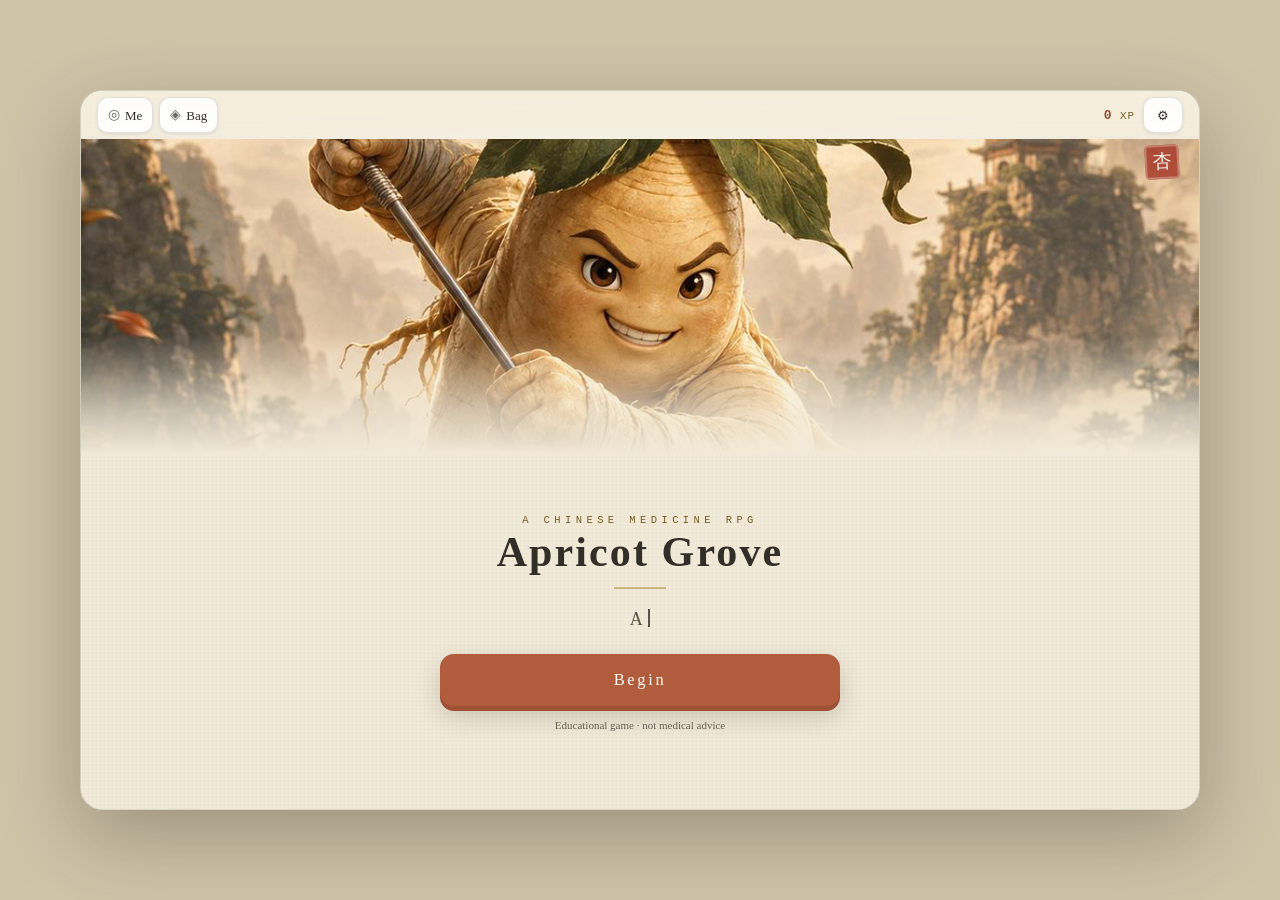
==== commit 7169976e: "Say it in Settings: no cookies, no accounts, progress stays on the device, visits counted anonymousl" ====
--- a/index.html
+++ b/index.html
@@ -309,11 +309,11 @@
   transition:.3s var(--ease);z-index:80;pointer-events:none}
 .toast.on{opacity:.95;transform:translate(-50%,0)}
 </style>
-<link rel="stylesheet" href="desktop.css?v=78">
-<script src="state.js?v=78"></script>
-<script src="data/herbs.js?v=78"></script>
-<script src="data/chapter-index.js?v=78"></script>
-<script src="hud.js?v=78"></script>
+<link rel="stylesheet" href="desktop.css?v=79">
+<script src="state.js?v=79"></script>
+<script src="data/herbs.js?v=79"></script>
+<script src="data/chapter-index.js?v=79"></script>
+<script src="hud.js?v=79"></script>
 </head>
 <body data-page="hub">
 <div id="app">
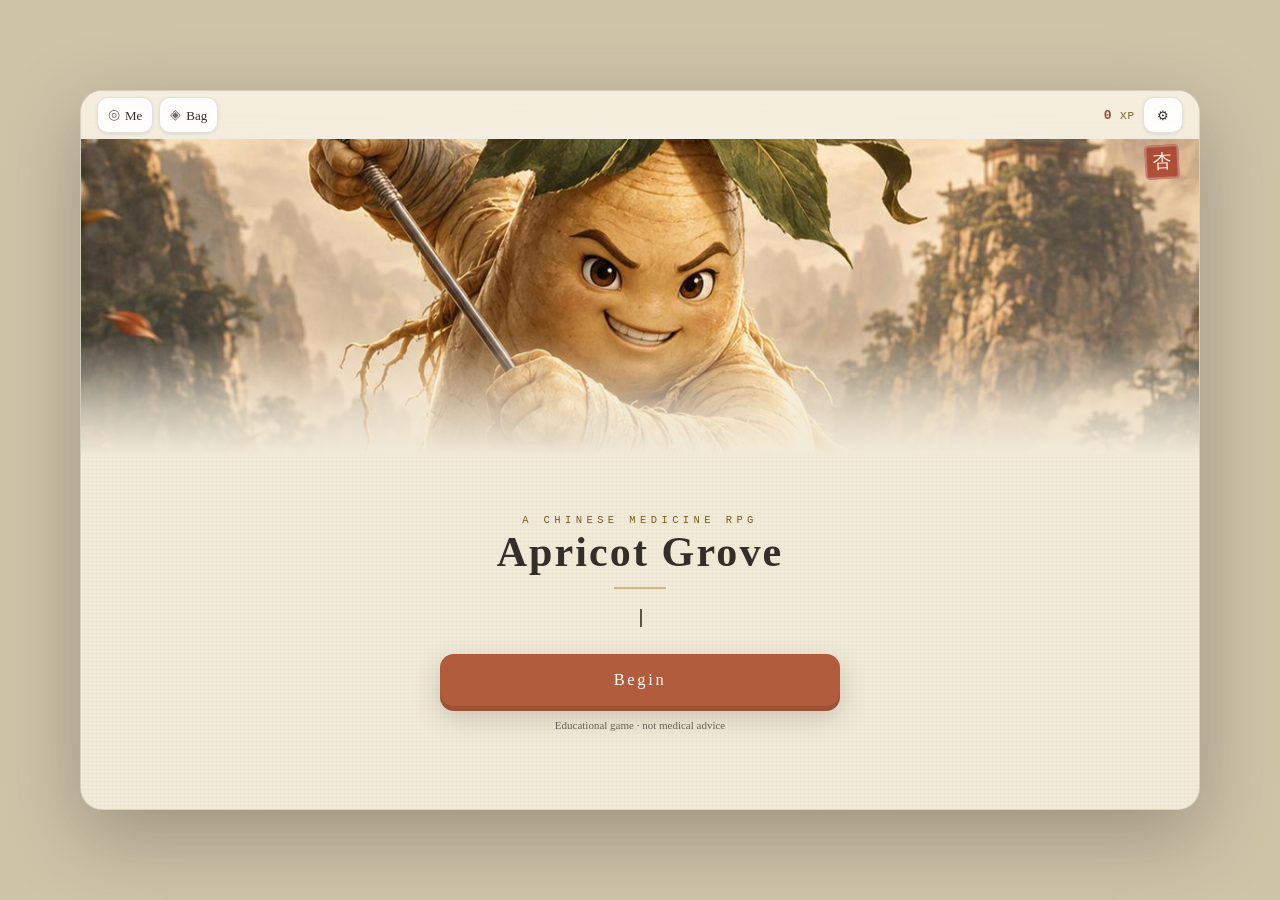
==== commit d1b933fa: "Fix: closed desktop dialogs were invisibly swallowing every click on the answer buttons" ====
--- a/index.html
+++ b/index.html
@@ -309,11 +309,11 @@
   transition:.3s var(--ease);z-index:80;pointer-events:none}
 .toast.on{opacity:.95;transform:translate(-50%,0)}
 </style>
-<link rel="stylesheet" href="desktop.css?v=79">
-<script src="state.js?v=79"></script>
-<script src="data/herbs.js?v=79"></script>
-<script src="data/chapter-index.js?v=79"></script>
-<script src="hud.js?v=79"></script>
+<link rel="stylesheet" href="desktop.css?v=83">
+<script src="state.js?v=83"></script>
+<script src="data/herbs.js?v=83"></script>
+<script src="data/chapter-index.js?v=83"></script>
+<script src="hud.js?v=83"></script>
 </head>
 <body data-page="hub">
 <div id="app">
--- a/desktop.css
+++ b/desktop.css
@@ -142,8 +142,19 @@
     width: min(560px, 90%);
     border-radius: 20px;
     opacity: 0;
-  }
-  [data-page="hub"] .sheet.on { transform: translate(-50%, 50%) scale(1); opacity: 1; }
+    /* On the phone a closed sheet is pushed off the bottom of the screen, so it
+       covers nothing. Centring it for desktop parks it over the middle of the
+       card, where opacity:0 hides it from the eye but NOT from the mouse — an
+       invisible 560px panel swallowing every click on the town beneath it.
+       It has to stay in the layout to animate, so the pointer is what we turn
+       off. Same rule the scrim has always had. */
+    pointer-events: none;
+  }
+  [data-page="hub"] .sheet.on {
+    transform: translate(-50%, 50%) scale(1);
+    opacity: 1;
+    pointer-events: auto;
+  }
 
   /* ═══ CHAPTER ENGINE (chapter.html) ═══
      The dialogue screen splits: cast left, speech right.
@@ -276,10 +287,16 @@
     transform: translate(-50%, 50%) scale(.96);
     opacity: 0;
     box-shadow: 0 26px 70px rgba(58, 55, 48, .38);
+    /* Exactly the bug described above the hub sheet, and this one cost more:
+       a closed Retreat sat invisibly over the centre of the card and ate every
+       click on the answer buttons, so the whole story mode was unplayable on a
+       laptop while looking completely normal. */
+    pointer-events: none;
   }
   .retreat.on {
     transform: translate(-50%, 50%) scale(1);
     opacity: 1;
+    pointer-events: auto;
   }
   /* the buttons inside a centred dialog should not stretch to full width */
   .rt-inner { padding: 24px 26px 26px; }
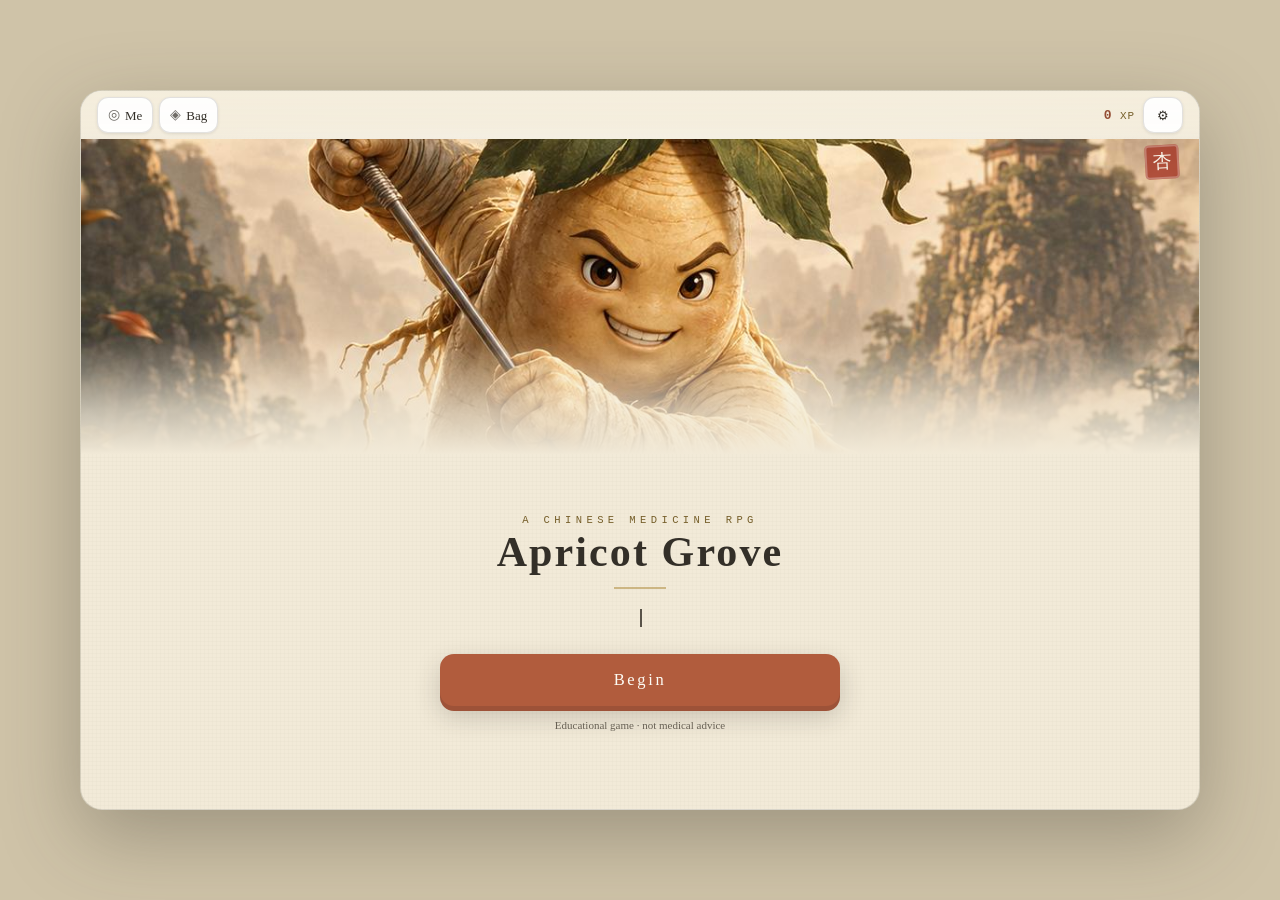
==== commit 12aca306: "v86 · Ko-fi support link, chapters 21 and 25, five new herbs, point calibration page" ====
--- a/index.html
+++ b/index.html
@@ -309,11 +309,11 @@
   transition:.3s var(--ease);z-index:80;pointer-events:none}
 .toast.on{opacity:.95;transform:translate(-50%,0)}
 </style>
-<link rel="stylesheet" href="desktop.css?v=83">
-<script src="state.js?v=83"></script>
-<script src="data/herbs.js?v=83"></script>
-<script src="data/chapter-index.js?v=83"></script>
-<script src="hud.js?v=83"></script>
+<link rel="stylesheet" href="desktop.css?v=86">
+<script src="state.js?v=86"></script>
+<script src="data/herbs.js?v=86"></script>
+<script src="data/chapter-index.js?v=86"></script>
+<script src="hud.js?v=86"></script>
 </head>
 <body data-page="hub">
 <div id="app">
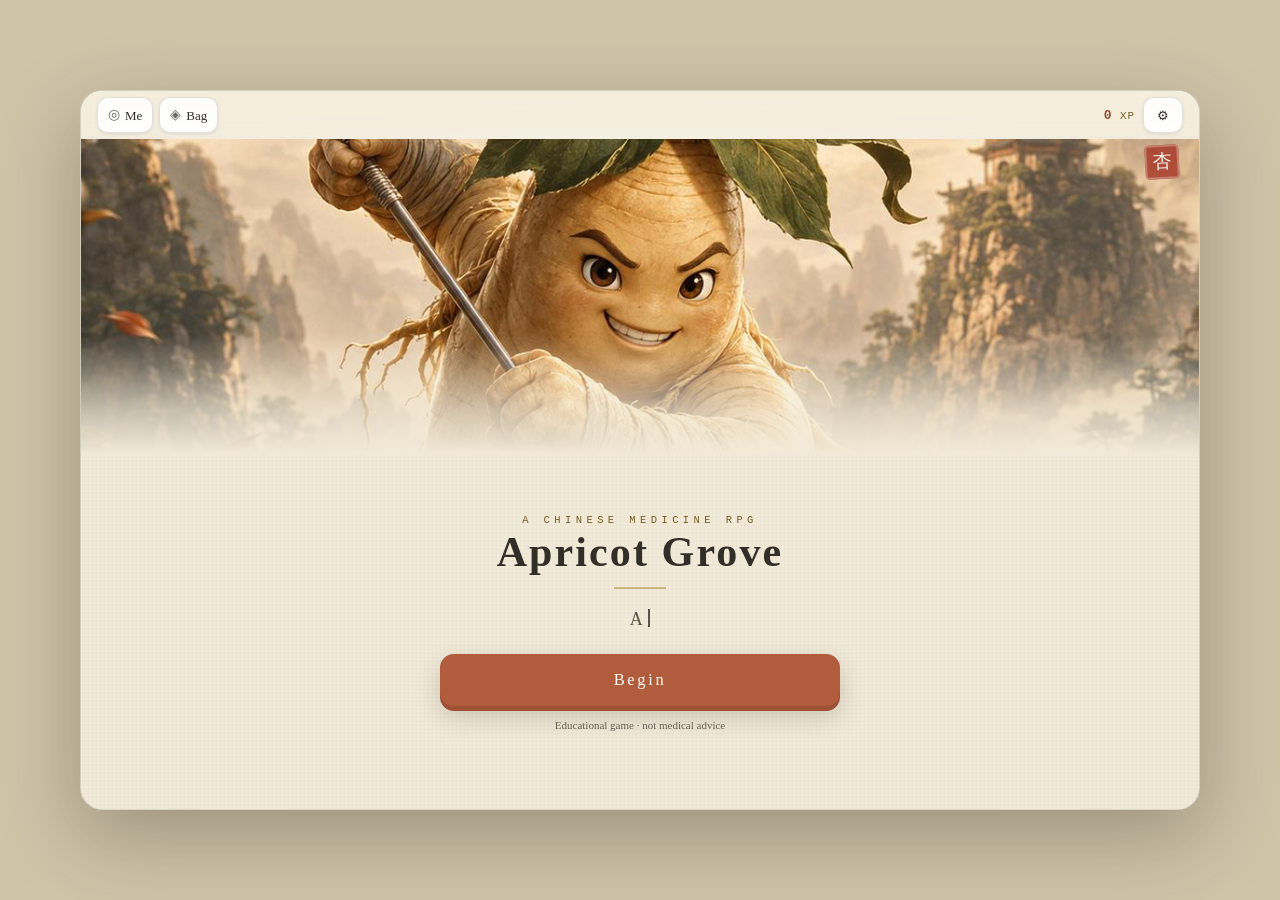
==== commit 873c94a0: "v100 · solar terms in the town, 旬考 ten-day rounds, volumes, endgame next-step" ====
--- a/index.html
+++ b/index.html
@@ -301,19 +301,46 @@
 .gitem .gt b{font-size:14.5px;display:block}
 .gitem .gt small{font-size:11.5px;color:var(--ink-soft);display:block;margin-top:2px;line-height:1.5}
 .gitem .go{font-size:12px;color:var(--terra-ink);font-family:"Courier New",monospace;letter-spacing:.1em}
+.vhead{margin:16px 2px 8px;display:block}
+.vhead:first-child{margin-top:2px}
+.vhead b{font-size:13px;letter-spacing:.06em;text-transform:uppercase;color:var(--terra-ink)}
+.vhead b .zh{text-transform:none;letter-spacing:0;color:var(--ink-soft)}
+.vhead i{float:right;font-style:normal;font-size:11.5px;color:var(--ink-faint);
+  font-family:"Courier New",monospace;padding-top:2px}
+.vhead small{display:block;font-size:11.5px;color:var(--ink-faint);line-height:1.65;margin-top:3px}
+.vhead small .zh{display:block;margin-top:1px}
 .gitem.locked{opacity:.5;pointer-events:none}
 .gitem.locked .go{color:var(--ink-faint)}
+.season{display:flex;align-items:center;gap:11px;width:100%;background:var(--white);
+  border:1.5px solid rgba(51,47,40,.1);border-radius:13px;padding:11px 13px;margin-bottom:12px;
+  box-shadow:var(--sh-s);font-family:inherit;text-align:left;cursor:pointer;transition:transform .15s}
+.season:active{transform:scale(.985)}
+.season .sg{width:34px;height:34px;border-radius:9px;flex:none;display:flex;align-items:center;
+  justify-content:center;font-size:18px;background:var(--paper2);color:var(--sage-deep,#4E5D46)}
+.season .st{flex:1;min-width:0}
+.season .st b{font-size:14.5px;display:block}
+.season .st small{font-size:11.5px;color:var(--ink-faint);display:block;margin-top:2px;line-height:1.5}
+.season .sq{font-size:19px;color:var(--ink-faint);flex:none}
+.jq{background:var(--white);border:1px solid rgba(51,47,40,.1);border-radius:12px;
+  padding:12px 13px;margin-bottom:9px}
+.jq h5{margin:0 0 5px;font-size:11.5px;letter-spacing:.09em;text-transform:uppercase;color:var(--terra-ink)}
+.jq p{margin:0;font-size:13.5px;line-height:1.75;color:var(--ink-soft)}
+.jq p .zh{display:block;margin-top:4px;color:var(--ink-faint)}
+.jq.care{border-left:3px solid var(--sage-deep,#4E5D46)}
+.jq.warn{border-left:3px solid var(--terra-ink,#C26D4E);background:#FFFAF4}
 .note{font-size:11px;color:var(--ink-faint);text-align:center;line-height:1.7;margin-top:10px}
 .toast{position:absolute;left:50%;bottom:calc(26px + env(safe-area-inset-bottom));transform:translate(-50%,12px);
   background:var(--ink);color:var(--white);font-size:13px;padding:10px 18px;border-radius:99px;opacity:0;
   transition:.3s var(--ease);z-index:80;pointer-events:none}
 .toast.on{opacity:.95;transform:translate(-50%,0)}
 </style>
-<link rel="stylesheet" href="desktop.css?v=86">
-<script src="state.js?v=86"></script>
-<script src="data/herbs.js?v=86"></script>
-<script src="data/chapter-index.js?v=86"></script>
-<script src="hud.js?v=86"></script>
+<link rel="stylesheet" href="desktop.css?v=100">
+<script src="state.js?v=100"></script>
+<script src="data/herbs.js?v=100"></script>
+<script src="data/chapter-index.js?v=100"></script>
+<script src="data/volumes.js?v=100"></script>
+<script src="data/jieqi.js?v=100"></script>
+<script src="hud.js?v=100"></script>
 </head>
 <body data-page="hub">
 <div id="app">
@@ -397,6 +424,15 @@
       <div class="stat"><b id="hubXp">0</b><small>XP</small></div>
       <div class="stat"><b id="hubDay">1</b><small>DAY</small></div>
     </div>
+
+    <!-- The one thing in the town that changes without anyone writing new
+         content: the calendar moves, the term turns about every fifteen days,
+         and this band says something else. Twenty-four states, round forever. -->
+    <button class="season" id="seasonBand" hidden>
+      <span class="sg" id="seasonGlyph"></span>
+      <span class="st"><b id="seasonName"></b><small id="seasonWhen"></small></span>
+      <span class="sq">›</span>
+    </button>
 
     <div class="panel">
       <h3>Physician's Compass<span class="zh"> 醫者五軸</span></h3>
@@ -452,6 +488,7 @@
     <button class="btn" id="storyBtn"><span id="storyLabel">Prologue ▸</span><span style="display:block;font-size:11.5px;letter-spacing:.1em;opacity:.85;margin-top:2px" id="storySub">The First Lesson<span class="zh"> · 第一課</span></span></button>
     <button class="btn ghost" id="chapBtn" style="margin-top:9px;min-height:44px;font-size:14px">Chapter index<span class="zh"> · 章回目錄</span></button>
     <button class="btn ghost" id="rvBtn" style="margin-top:9px;min-height:44px;font-size:14px" hidden>Review<span class="zh"> · 溫故</span></button>
+    <button class="btn ghost" id="rdBtn" style="margin-top:9px;min-height:44px;font-size:14px" hidden>Rounds<span class="zh"> · 旬考</span></button>
     <button class="btn ghost" id="recBtn" style="margin-top:9px;min-height:44px;font-size:14px">Your record<span class="zh"> · 修習錄</span></button>
   </section>
 
@@ -574,7 +611,8 @@
   games:[{ic:"🎯",t:"Point Tap 點穴",d:"Find each point on the body. Accuracy beats speed.",go:"PLAY",open:1,file:"acuting-play.html"},
          {ic:"🪡",t:"The Point Hall 點穴堂",d:"Not just where a point is — why you would reach for it, and when you would not.",go:"PLAY",open:1,file:"pointroom.html"},
          {ic:"⚡",t:"Special Points 特定穴",d:"Five Shu, Source, Connecting, Cleft and the Eight Meeting points.",go:"PLAY",open:1,file:"practice.html?d=tedingxue"},
-         {ic:"〰️",t:"Channel Flow 經絡流注",d:"The twelve channels in order, and the four directions they run.",go:"PLAY",open:1,file:"practice.html?d=jingluo"}]},
+         {ic:"〰️",t:"Channel Flow 經絡流注",d:"The twelve channels in order, and the four directions they run.",go:"PLAY",open:1,file:"practice.html?d=jingluo"},
+         {ic:"🛡️",t:"Needling Safety 針刺安全",d:"Angle, depth, the points that need care, and what to do when something goes wrong.",go:"PLAY",open:1,file:"practice.html?d=anquan"}]},
  theory:{key:"theory",glyph:"理",school:"Foundations 醫理根基",mentor:"Shū Chī · 書癡",sprite:"shu",
   quote:'"Everyone wants to needle. Nobody wants to know why it works. Sit down."',
   quoteZh:"「人人都想扎針，沒人想知道為什麼有效。坐下。」",
@@ -589,7 +627,9 @@
   games:[{ic:"📋",t:"Daily Case 今日病例",d:"One new case a day, the same one for every player.",go:"PLAY",open:1,file:"dailycase.html"},
          {ic:"💗",t:"Pulse Reading 脈象判讀",d:"Depth, rate, width, force, shape — five questions, one finger.",go:"PLAY",open:1,file:"practice.html?d=pulse"},
          {ic:"👅",t:"Tongue Reading 舌象判讀",d:"Body before coating. Colour, thickness, moisture, shape.",go:"PLAY",open:1,file:"practice.html?d=tongue"},
-         {ic:"⚖️",t:"Eight Principles 八綱辨證",d:"Exterior/interior, cold/heat, deficiency/excess.",go:"PLAY",open:1,file:"practice.html?d=bagang"}]},
+         {ic:"⚖️",t:"Eight Principles 八綱辨證",d:"Exterior/interior, cold/heat, deficiency/excess.",go:"PLAY",open:1,file:"practice.html?d=bagang"},
+         {ic:"🧬",t:"Combined Patterns 複合臟腑病證",d:"Two organs at once — and which one came first.",go:"PLAY",open:1,file:"practice.html?d=fuhe"},
+         {ic:"🌡️",t:"Three Kinds of Heat 三種熱",d:"Full, empty, damp-heat — same word, three patterns, three opposite prescriptions.",go:"PLAY",open:1,file:"sort.html?s=heat_three"}]},
  daoyin:{key:"daoyin",glyph:"導",school:"Cultivation 導引養生",mentor:"Xióng Shī · 熊師",sprite:"xiong",
   quote:'"Hua Tuo was a physician, and he invented the Five Animal Frolics. Movement is medicine you can take before you are ill."',
   quoteZh:"「華佗是醫家，五禽戲是他創的。動作是一種藥——在你還沒生病之前就能吃的藥。」",
@@ -603,7 +643,8 @@
          {ic:"👑",t:"Formula Architecture 君臣佐使",d:"How a formula is built, and how two herbs change each other.",go:"PLAY",open:1,file:"practice.html?d=junchen"},
          {ic:"🍲",t:"Seasonal Kitchen 節氣食療",d:"Eating with the season — gently, and without overclaiming.",go:"PLAY",open:1,file:"practice.html?d=jieqi"},
          {ic:"🔥",t:"Warm, Cool or Neutral 藥性歸類",d:"Sort familiar herbs by their nature.",go:"PLAY",open:1,file:"sort.html?s=herb_nature"},
-         {ic:"🗂️",t:"Court of a Formula 君臣佐使歸類",d:"Sort each office by what it does in the pot.",go:"PLAY",open:1,file:"sort.html?s=formula_roles"}]}
+         {ic:"🗂️",t:"Court of a Formula 君臣佐使歸類",d:"Sort each office by what it does in the pot.",go:"PLAY",open:1,file:"sort.html?s=formula_roles"},
+         {ic:"⚖️",t:"Herbs Easily Confused 本草辨異",d:"Pairs that share a name, a plant, or a job — and part company in clinic.",go:"PLAY",open:1,file:"practice.html?d=bencao"}]}
 };
 const AXES=[["needle","Needle<span class=\"zh\"> 針道</span>","#7B8B6F"],["theory","Theory<span class=\"zh\"> 醫理</span>","#B08D3E"],
             ["dx","Diagnosis<span class=\"zh\"> 四診</span>","#C26D4E"],["herb","Herbs<span class=\"zh\"> 本草</span>","#8E9E82"],
@@ -703,6 +744,44 @@
 /* ── chapter index ──
    Reuses the same sheet as the mentors. A chapter opens once the one before it
    is finished; finished chapters stay open so a case can be replayed. */
+/* ══════════ 二十四節氣 ══════════ */
+const JQ = (window.AG_JIEQI && window.AG_JIEQI_AT) ? window.AG_JIEQI_AT(new Date()) : null;
+const JQN = JQ ? window.AG_JIEQI_NEXT(new Date()) : null;
+if (JQ) {
+  $("seasonBand").hidden = false;
+  $("seasonGlyph").textContent = JQ.zh.charAt(0);
+  $("seasonName").innerHTML = JQ.en + '<span class="zh"> · ' + JQ.zh + '</span>';
+  const days = JQN.days;
+  /* A Chinese sentence with an Arabic numeral dropped into it reads as a
+     translation rather than as writing. Two-digit terms only ever go to 24. */
+  const cn = n => { const D="零一二三四五六七八九";
+    return n < 10 ? D[n] : n === 10 ? "十" : n < 20 ? "十"+D[n%10]
+         : D[Math.floor(n/10)] + "十" + (n%10 ? D[n%10] : ""); };
+  $("seasonWhen").innerHTML =
+    'Solar term ' + JQ.n + ' of 24 · ' + (days <= 1 ? 'turns tomorrow' : days + ' days to go')
+    + '<span class="zh">二十四節氣之' + cn(JQ.n) + ' · ' + (days <= 1 ? '明日交節' : '尚餘' + cn(days) + '日') + '</span>';
+  $("seasonBand").onclick = openSeason;
+}
+function openSeason(){
+  $("mSchool").textContent = JQ.en + " " + JQ.zh;
+  $("mName").innerHTML = "The season · " + JQ.organ.en + '<span class="zh"> 時令 · ' + JQ.organ.zh + '</span>';
+  $("mQuote").innerHTML = JQ.note.en + '<span class="zh">' + JQ.note.zh + '</span>';
+  canvases.length = 0; reg($("hubCv"), S.char); reg($("mCv"), "yao");
+  $("mGames").innerHTML =
+      '<div class="jq"><h5>On the table<span class="zh"> 飲食</span></h5><p>' + JQ.eat.en
+    + '<span class="zh">' + JQ.eat.zh + '</span></p></div>'
+    + '<div class="jq care"><h5>Daily care<span class="zh"> 起居</span></h5><p>' + JQ.care.en
+    + '<span class="zh">' + JQ.care.zh + '</span></p></div>'
+    + '<div class="jq warn"><h5>Worth knowing<span class="zh"> 注意</span></h5><p>' + JQ.caution.en
+    + '<span class="zh">' + JQ.caution.zh + '</span></p></div>';
+  $("mNote").innerHTML = 'Next term: <b>' + JQN.term.en + '</b>, on or about '
+    + JQN.term.m + '/' + JQN.term.d + '.<br>Seasonal self-care, not treatment — and never a reason to delay care you need.'
+    + '<span class="zh">下一節氣：' + JQN.term.zh + '，約在' + JQN.term.m + '月' + JQN.term.d + '日。<br>'
+    + '此為節氣養生，非醫療處置；亦不當因此而延誤該就之醫。</span>';
+  $("scrim").classList.add("on"); $("sheet").classList.add("on");
+  AG.applyLang();
+}
+
 function openChapters(){
   $("mSchool").textContent="The Story 主線";
   $("mName").textContent="Master Shen 參師父";
@@ -710,7 +789,18 @@
     +'<span class="zh">「這裡每一個病人，都是你日後還會再遇到的證。想回去看哪一個都可以。」</span>';
   canvases.length=0;reg($("hubCv"),S.char);reg($("mCv"),"shen");
   let openNext=true;
-  $("mGames").innerHTML=CH_IDS.map(id=>{
+  /* Grouped by volume so twenty-plus chapters read as a journey rather than a
+     scroll. A chapter that falls outside every declared range still appears,
+     under the last volume — the list must never silently drop a chapter
+     because data/volumes.js was not updated alongside a new chapter. */
+  const VOLS=window.AG_VOLUMES||[];
+  const volOf=id=>{
+    for(let i=0;i<VOLS.length;i++){
+      if(id>=VOLS[i].from && id<=VOLS[i].to) return i;
+    }
+    return VOLS.length?VOLS.length-1:-1;
+  };
+  const rowFor=id=>{
     const c=CH_BY_ID[id]||{};
     const done=chDone(id);
     const open=done||openNext;
@@ -720,7 +810,24 @@
       +'<div class="gt"><b>'+chLabel(id)+'</b><small>'+chSub(id)
       +(c.pattern?'<br><span style="color:var(--gold-ink)">'+c.pattern+'</span>':"")+'</small></div>'
       +'<div class="go">'+(done?"REPLAY":open?"PLAY":"LOCKED")+' ▸</div></button>';
-  }).join("");
+  };
+  if(!VOLS.length){
+    $("mGames").innerHTML=CH_IDS.map(rowFor).join("");
+  }else{
+    let html="",shown=-1;
+    CH_IDS.forEach(id=>{
+      const v=volOf(id);
+      if(v!==shown){
+        shown=v;
+        const V=VOLS[v],ids=CH_IDS.filter(x=>volOf(x)===v),d=ids.filter(chDone).length;
+        html+='<div class="vhead"><b>'+V.en+'<span class="zh"> · '+V.zh+'</span></b>'
+             +'<i>'+d+' / '+ids.length+'</i>'
+             +'<small>'+V.blurb.en+'<span class="zh">'+V.blurb.zh+'</span></small></div>';
+      }
+      html+=rowFor(id);
+    });
+    $("mGames").innerHTML=html;
+  }
   $("mGames").querySelectorAll(".gitem").forEach(btn=>{
     btn.onclick=()=>{location.href="chapter.html?ch="+btn.dataset.ch};
   });
@@ -786,7 +893,10 @@
 const CH_BY_ID={};CH_INDEX.forEach(c=>{CH_BY_ID[c.id]=c});
 const CH_IDS=CH_INDEX.map(c=>c.id);
 const WORD=["","One","Two","Three","Four","Five","Six","Seven","Eight","Nine","Ten",
-            "Eleven","Twelve","Thirteen","Fourteen","Fifteen"];
+            "Eleven","Twelve","Thirteen","Fourteen","Fifteen","Sixteen","Seventeen",
+            "Eighteen","Nineteen","Twenty","Twenty-One","Twenty-Two","Twenty-Three",
+            "Twenty-Four","Twenty-Five","Twenty-Six","Twenty-Seven","Twenty-Eight",
+            "Twenty-Nine","Thirty"];
 const chDone=id=>!!S.flags["chapter"+id+"Done"];
 function chLabel(id){const n=+id;return "Chapter "+(WORD[n]||n)}
 function chSub(id){const c=CH_BY_ID[id]||{};
@@ -796,6 +906,19 @@
   for(const id of CH_IDS){
     if(!chDone(id))return{href:"chapter.html?ch="+id,label:chLabel(id)+" ▸",sub:chSub(id)};
   }
+  /* Every chapter finished. "Replay chapter 26" is a dead end dressed as a
+     next step, so point at whatever is genuinely live today — a round, a due
+     review, the daily case — and fall back to a replay only if none of them
+     is. This is the endgame the long players actually live in. */
+  var open=false; try{ open=AG.rounds && AG.rounds.open(); }catch(e){}
+  if(open) return{href:"review.html?m=rounds",label:"Sit the rounds ▸",
+    sub:'Ten questions on everything so far<span class="zh"> · 旬考 · 十問，考平日所學</span>'};
+  var due=0; try{ due=AG.review.counts().due; }catch(e){}
+  if(due) return{href:"review.html",label:"Review "+due+" ▸",
+    sub:'Questions due today<span class="zh"> · 溫故 · 今日待溫</span>'};
+  var dcDone=S.dc && S.dc.last===AG.gameDayKey();
+  if(!dcDone) return{href:"dailycase.html",label:"Today's case ▸",
+    sub:'A new patient every day<span class="zh"> · 今日診榜 · 每日一人</span>'};
   const last=CH_IDS[CH_IDS.length-1]||"01";
   return{href:"chapter.html?ch="+last,label:"Replay "+chLabel(last)+" ▸",
     sub:'Every chapter is open below<span class="zh"> · 下方可回任一章</span>'};
@@ -814,6 +937,22 @@
   b.hidden=false;
   b.innerHTML='Review '+due+'<span class="zh"> · 溫故 '+due+' 題</span>';
   b.onclick=function(){ location.href="review.html"; };
+})();
+
+/* 旬考 · the ten-day examination. Same rule as Review: the button appears only
+   when a round is actually open, which needs both a new ten-day block and
+   enough studied material to draw ten honest questions from. */
+(function(){
+  var b=$("rdBtn"); if(!b || !AG.rounds) return;
+  var open=false; try{ open=AG.rounds.open(); }catch(e){}
+  if(!open) return;
+  var best=(S.rounds&&S.rounds.best)||0, done=(S.rounds&&S.rounds.done)||0;
+  b.hidden=false;
+  b.innerHTML='Rounds are open<span class="zh"> · 旬考已開</span>'
+    + '<span style="display:block;font-size:11px;letter-spacing:.06em;opacity:.75;margin-top:2px">'
+    + (done ? 'Ten questions · best so far ' + best + ' / 10' : 'Ten questions on everything so far')
+    + '<span class="zh">' + (done ? '十問 · 最佳 ' + best + ' / 10' : '十問，考平日所學') + '</span></span>';
+  b.onclick=function(){ location.href="review.html?m=rounds"; };
 })();
 
 /* resume */
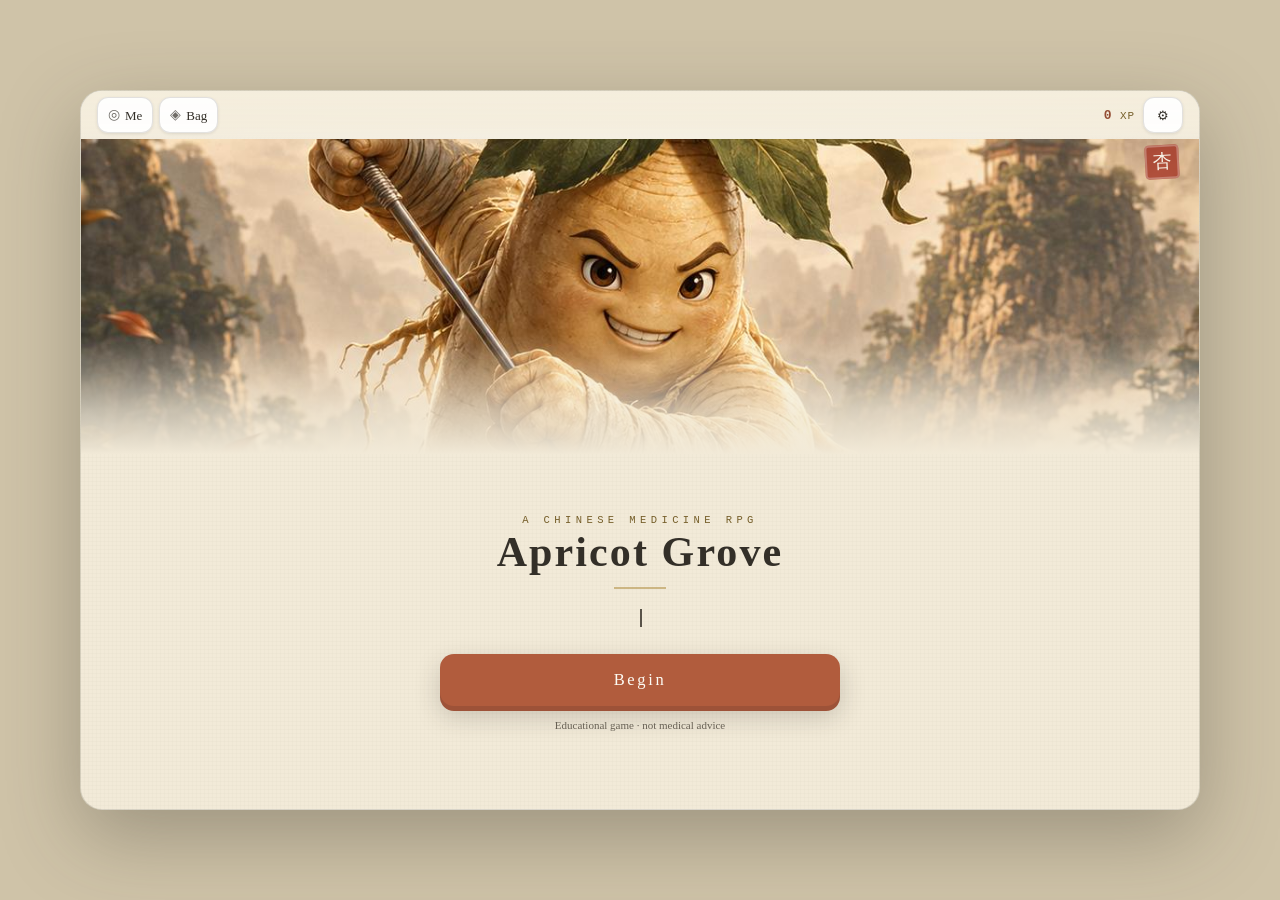
==== commit bb1c7337: "v103 · streak and round milestones, chapter 27, collection totals no longer hardcoded" ====
--- a/index.html
+++ b/index.html
@@ -334,13 +334,13 @@
   transition:.3s var(--ease);z-index:80;pointer-events:none}
 .toast.on{opacity:.95;transform:translate(-50%,0)}
 </style>
-<link rel="stylesheet" href="desktop.css?v=100">
-<script src="state.js?v=100"></script>
-<script src="data/herbs.js?v=100"></script>
-<script src="data/chapter-index.js?v=100"></script>
-<script src="data/volumes.js?v=100"></script>
-<script src="data/jieqi.js?v=100"></script>
-<script src="hud.js?v=100"></script>
+<link rel="stylesheet" href="desktop.css?v=102">
+<script src="state.js?v=102"></script>
+<script src="data/herbs.js?v=102"></script>
+<script src="data/chapter-index.js?v=102"></script>
+<script src="data/volumes.js?v=102"></script>
+<script src="data/jieqi.js?v=102"></script>
+<script src="hud.js?v=102"></script>
 </head>
 <body data-page="hub">
 <div id="app">
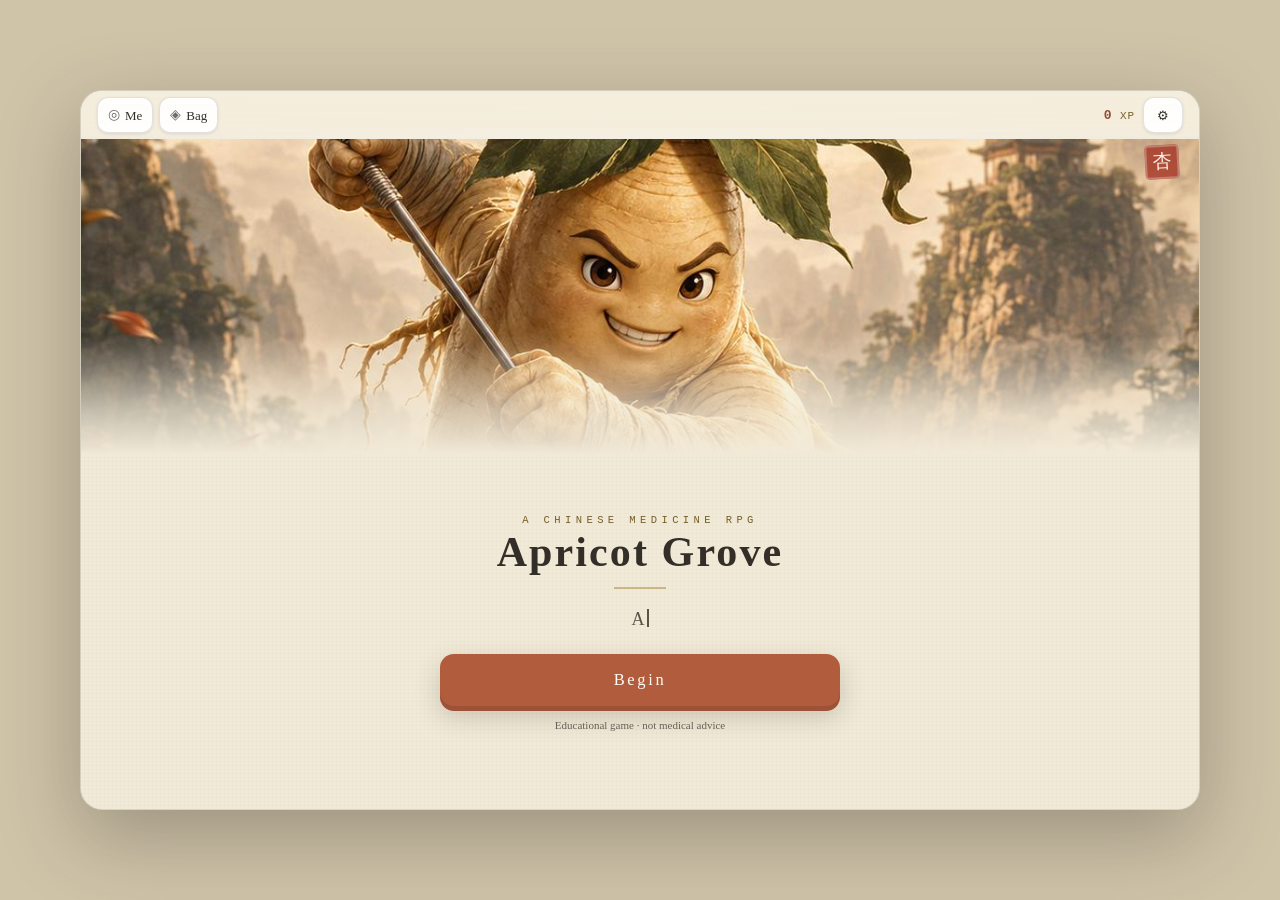
==== commit 07056278: "v106 · Point Hall gains a Front Midline & Back shelf; the plate-needed badge was unreadable at 1.98:" ====
--- a/index.html
+++ b/index.html
@@ -334,13 +334,13 @@
   transition:.3s var(--ease);z-index:80;pointer-events:none}
 .toast.on{opacity:.95;transform:translate(-50%,0)}
 </style>
-<link rel="stylesheet" href="desktop.css?v=102">
-<script src="state.js?v=102"></script>
-<script src="data/herbs.js?v=102"></script>
-<script src="data/chapter-index.js?v=102"></script>
-<script src="data/volumes.js?v=102"></script>
-<script src="data/jieqi.js?v=102"></script>
-<script src="hud.js?v=102"></script>
+<link rel="stylesheet" href="desktop.css?v=105">
+<script src="state.js?v=105"></script>
+<script src="data/herbs.js?v=105"></script>
+<script src="data/chapter-index.js?v=105"></script>
+<script src="data/volumes.js?v=105"></script>
+<script src="data/jieqi.js?v=105"></script>
+<script src="hud.js?v=105"></script>
 </head>
 <body data-page="hub">
 <div id="app">
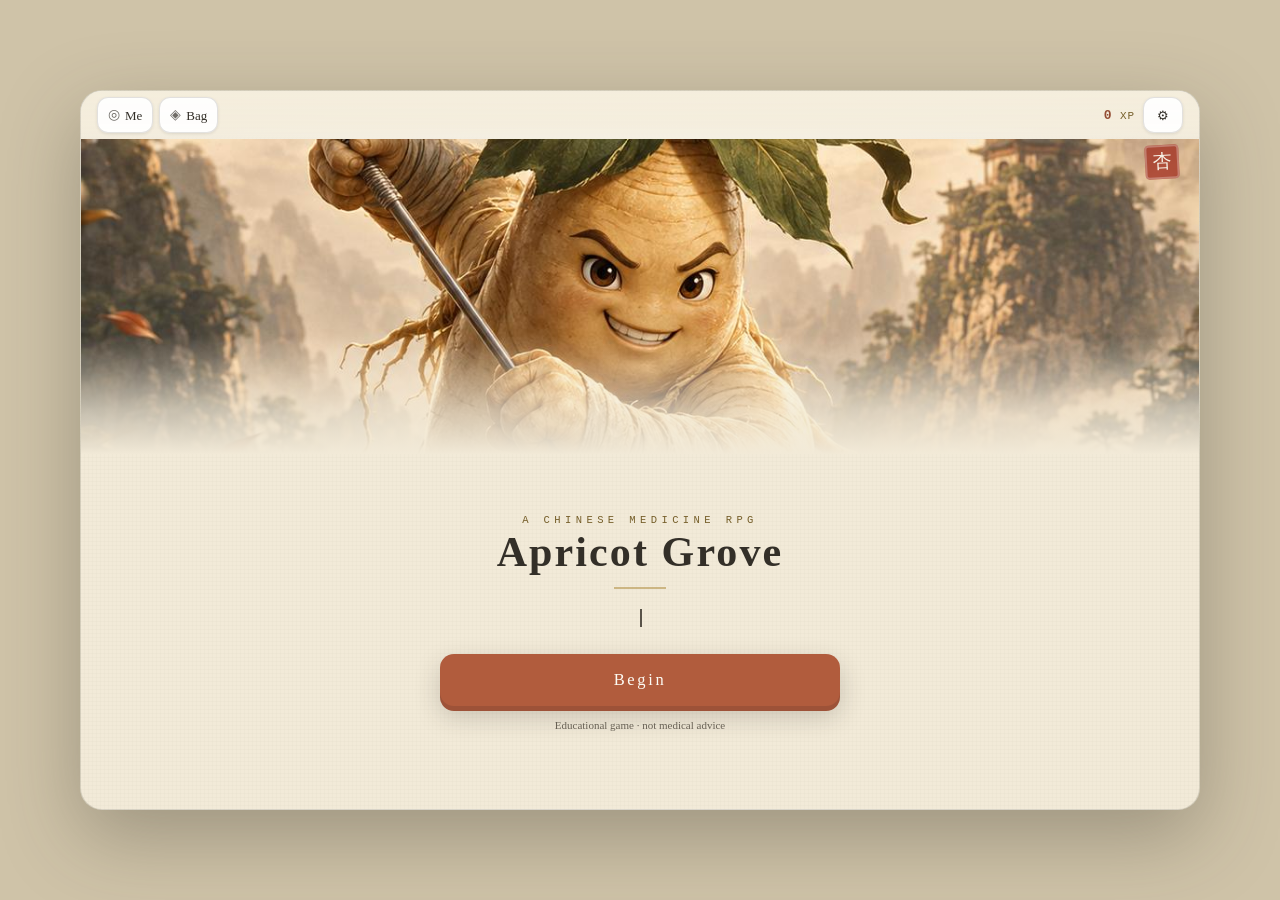
==== commit c89a27d6: "v108 · cache-bust for the deepened special-points deck" ====
--- a/index.html
+++ b/index.html
@@ -334,13 +334,13 @@
   transition:.3s var(--ease);z-index:80;pointer-events:none}
 .toast.on{opacity:.95;transform:translate(-50%,0)}
 </style>
-<link rel="stylesheet" href="desktop.css?v=105">
-<script src="state.js?v=105"></script>
-<script src="data/herbs.js?v=105"></script>
-<script src="data/chapter-index.js?v=105"></script>
-<script src="data/volumes.js?v=105"></script>
-<script src="data/jieqi.js?v=105"></script>
-<script src="hud.js?v=105"></script>
+<link rel="stylesheet" href="desktop.css?v=107">
+<script src="state.js?v=107"></script>
+<script src="data/herbs.js?v=107"></script>
+<script src="data/chapter-index.js?v=107"></script>
+<script src="data/volumes.js?v=107"></script>
+<script src="data/jieqi.js?v=107"></script>
+<script src="hud.js?v=107"></script>
 </head>
 <body data-page="hub">
 <div id="app">
